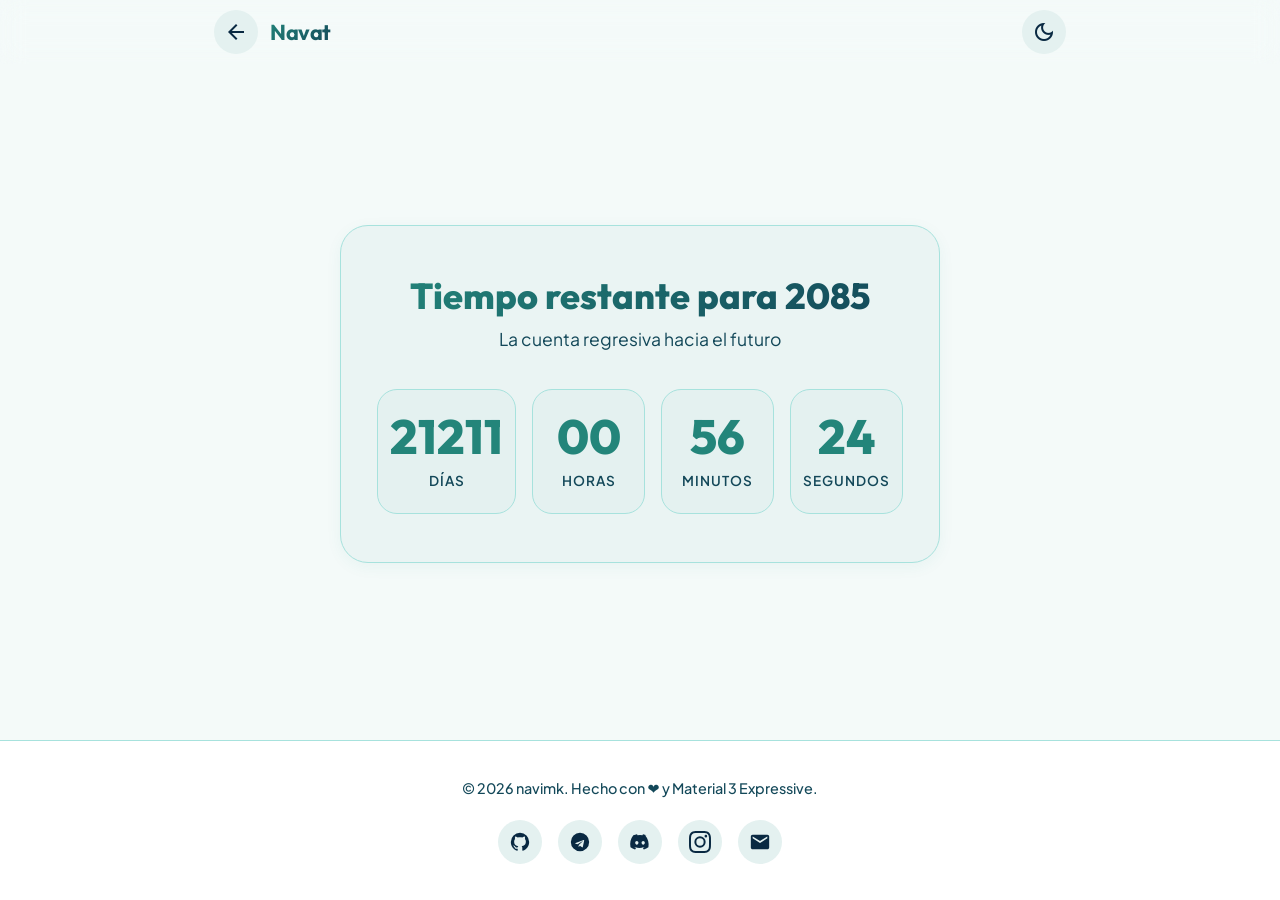
==== 2085.html @ ec6e05a2 "more design changes ahora 2085.html tiene el mismo diseño que el index.html" ====
<!DOCTYPE html>
<html lang="es">

<head>
    <meta charset="UTF-8">
    <meta name="viewport" content="width=device-width, initial-scale=1.0">
    <title>Cuenta Regresiva a 2085</title>
    <!-- Google Fonts and Material Symbols -->
    <link rel="stylesheet"
        href="https://fonts.googleapis.com/css2?family=Material+Symbols+Outlined:opsz,wght,FILL,GRAD@20..48,100..700,0..1,-50..200" />
    <link rel="stylesheet" href="style.css">
    <script>
        // Aplicar tema inmediatamente para evitar parpadeo blanco/oscuro en la carga
        const savedTheme = localStorage.getItem('theme');
        const systemPrefersDark = window.matchMedia('(prefers-color-scheme: dark)').matches;
        const initialTheme = savedTheme || (systemPrefersDark ? 'dark' : 'light');
        document.documentElement.setAttribute('data-theme', initialTheme);
    </script>
</head>

<body>
    <!-- Top App Bar -->
    <header class="top-app-bar">
        <div class="top-app-bar__container">
            <div style="display: flex; align-items: center; gap: 12px;">
                <a href="index.html" class="icon-button" aria-label="Volver al inicio" style="text-decoration: none;">
                    <span class="material-symbols-outlined">arrow_back</span>
                </a>
                <span class="top-app-bar__title">Navat</span>
            </div>
            <button id="theme-toggle" class="icon-button" aria-label="Cambiar tema">
                <span class="material-symbols-outlined">dark_mode</span>
            </button>
        </div>
    </header>

    <!-- Main Content -->
    <main class="main-content">
        <section class="countdown-section">
            <div class="countdown-card">
                <h1 class="countdown-title">Tiempo restante para 2085</h1>
                <p class="countdown-subtitle">La cuenta regresiva hacia el futuro</p>
                
                <div id="contador" class="countdown-grid">
                    <div class="bloque-tiempo">
                        <span id="dias" class="numero">00</span>
                        <span class="etiqueta">Días</span>
                    </div>
                    <div class="bloque-tiempo">
                        <span id="horas" class="numero">00</span>
                        <span class="etiqueta">Horas</span>
                    </div>
                    <div class="bloque-tiempo">
                        <span id="minutos" class="numero">00</span>
                        <span class="etiqueta">Minutos</span>
                    </div>
                    <div class="bloque-tiempo">
                        <span id="segundos" class="numero">00</span>
                        <span class="etiqueta">Segundos</span>
                    </div>
                </div>

                <h2 id="mensaje-final" style="display:none;" class="final-message">¡El futuro ha llegado!</h2>
            </div>
        </section>
    </main>

    <!-- Footer -->
    <footer class="footer">
        <p>© 2026 navimk. Hecho con ❤️ y Material 3 Expressive.</p>
        <div class="social-links">
            <!-- GitHub -->
            <a href="https://github.com/navimk/" target="_blank" class="icon-button" aria-label="GitHub">
                <svg viewBox="0 0 24 24">
                    <path
                        d="M12 2A10 10 0 0 0 2 12c0 4.42 2.87 8.17 6.84 9.5.5.08.66-.23.66-.5v-1.69c-2.77.6-3.36-1.34-3.36-1.34-.46-1.16-1.11-1.47-1.11-1.47-.9-.62.07-.6.07-.6 1 .07 1.53 1.03 1.53 1.03.9 1.52 2.34 1.07 2.91.83.09-.65.35-1.09.63-1.34-2.22-.25-4.55-1.11-4.55-4.92 0-1.11.38-2 1.03-2.71-.1-.25-.45-1.29.1-2.64 0 0 .84-.27 2.75 1.02.79-.22 1.65-.33 2.5-.33.85 0 1.71.11 2.5.33 1.91-1.29 2.75-1.02 2.75-1.02.55 1.35.2 2.39.1 2.64.65.71 1.03 1.6 1.03 2.71 0 3.82-2.34 4.66-4.57 4.91.36.31.69.92.69 1.85V21c0 .27.16.59.67.5C19.14 20.16 22 16.42 22 12A10 10 0 0 0 12 2z" />
                </svg>
            </a>
            <!-- Telegram -->
            <a href="https://t.me/navatrandom" target="_blank" class="icon-button" aria-label="Telegram">
                <svg viewBox="0 0 24 24">
                    <path
                        d="M12 2A10 10 0 0 0 2 12a10 10 0 0 0 10 10 10 10 0 0 0 10-10A10 10 0 0 0 12 2zm4.56 8.37l-1.51 7.1c-.11.49-.4.61-.82.38l-2.3-1.7-1.11 1.07c-.12.12-.22.22-.34.22l.16-2.3 4.2-3.8c.18-.16-.04-.25-.28-.09l-5.19 3.27-2.23-.7c-.49-.15-.5-.49.1-.72l8.71-3.36c.4-.15.75.09.57.83z" />
                </svg>
            </a>
            <!-- Discord -->
            <a href="https://discord.gg/cYETUsV2wN" target="_blank" class="icon-button" aria-label="Discord">
                <svg viewBox="0 0 24 24">
                    <path
                        d="M19.27 4.73a16.14 16.14 0 0 0-3.97-1.23.08.08 0 0 0-.08.04c-.17.3-.37.72-.51 1.05a14.9 14.9 0 0 0-5.42 0 9.7 9.7 0 0 0-.52-1.05.08.08 0 0 0-.08-.04 16.1 16.1 0 0 0-3.97 1.23.06.06 0 0 0-.03.03A16.17 16.17 0 0 0 1.63 17.7a.07.07 0 0 0 .04.05 16.25 16.25 0 0 0 4.9 2.48.08.08 0 0 0 .08-.03c.39-.53.74-1.09 1.04-1.68a.07.07 0 0 0-.04-.1 10.43 10.43 0 0 1-1.54-.73.08.08 0 0 1-.01-.13c.1-.07.2-.15.3-.22a.08.08 0 0 1 .08-.01c3.21 1.47 6.7 1.47 9.86 0a.08.08 0 0 1 .08.01c.1.07.2.15.3.22a.08.08 0 0 1-.01.13 10.1 10.1 0 0 1-1.54.73.08.08 0 0 0-.04.1c.3.59.65 1.15 1.04 1.68a.08.08 0 0 0 .08.03 16.29 16.29 0 0 0 4.9-2.48.07.07 0 0 0 .04-.05a16.19 16.19 0 0 0-3.64-12.94.06.06 0 0 0-.03-.03zM8.52 14.88c-.97 0-1.77-.89-1.77-1.98s.78-1.98 1.77-1.98c.99 0 1.78.89 1.77 1.98.01 1.09-.78 1.98-1.77 1.98zm6.96 0c-.97 0-1.77-.89-1.77-1.98s.78-1.98 1.77-1.98c.99 0 1.78.89 1.77 1.98.01 1.09-.78 1.98-1.77 1.98z" />
                </svg>
            </a>
            <!-- Instagram -->
            <a href="https://www.instagram.com/navi.mk_/" target="_blank" class="icon-button" aria-label="Instagram">
                <svg viewBox="0 0 24 24">
                    <path
                        d="M12 2.163c3.204 0 3.584.012 4.85.07 3.252.148 4.771 1.691 4.919 4.919.058 1.265.069 1.645.069 4.849 0 3.205-.012 3.584-.069 4.849-.149 3.225-1.664 4.771-4.919 4.919-1.266.058-1.644.07-4.85.07-3.204 0-3.584-.012-4.849-.07-3.26-.149-4.771-1.699-4.919-4.92-.058-1.265-.07-1.644-.07-4.849 0-3.204.013-3.583.07-4.849.149-3.227 1.664-4.771 4.919-4.919 1.266-.057 1.645-.069 4.849-.069zM12 0C8.741 0 8.333.014 7.053.072 2.695.272.273 2.69.073 7.051.014 8.333 0 8.741 0 12c0 3.259.014 3.668.072 4.948.2 4.358 2.618 6.78 6.98 6.98 1.281.058 1.689.072 4.948.072 3.259 0 3.668-.014 4.948-.072 4.354-.2 6.782-2.618 6.979-6.98.059-1.28.073-1.689.073-4.948 0-3.259-.014-3.667-.072-4.947-.196-4.354-2.617-6.78-6.979-6.98C15.668.014 15.259 0 12 0zm0 5.838a6.162 6.162 0 1 0 0 12.324 6.162 6.162 0 0 0 0-12.324zM12 16a4 4 0 1 1 0-8 4 4 0 0 1 0 8zm6.406-11.845a1.44 1.44 0 1 0 0 2.881 1.44 1.44 0 0 0 0-2.881z" />
                </svg>
            </a>
            <!-- Email -->
            <a href="mailto:navimk99@gmail.com" class="icon-button" aria-label="Email">
                <svg viewBox="0 0 24 24">
                    <path
                        d="M20 4H4c-1.1 0-1.99.9-1.99 2L2 18c0 1.1.9 2 2 2h16c1.1 0 2-.9 2-2V6c0-1.1-.9-2-2-2zm0 4l-8 5-8-5V6l8 5 8-5v2z" />
                </svg>
            </a>
        </div>
    </footer>

    <!-- JAVASCRIPT: La lógica del temporizador -->
    <script>
        // 1. Define la fecha objetivo (Formato: Mes Día, Año Hora:Minuto:Segundo)
        const fechaObjetivo = new Date("Jan 1, 2085 00:00:00").getTime();

        // 2. Actualiza la cuenta cada 1 segundo (1000 milisegundos)
        const intervalo = setInterval(function() {

            // Obtener la fecha y hora de hoy
            const ahora = new Date().getTime();

            // Encontrar la distancia entre ahora y la fecha objetivo
            const distancia = fechaObjetivo - ahora;

            // Cálculos de tiempo para días, horas, minutos y segundos
            const dias = Math.floor(distancia / (1000 * 60 * 60 * 24));
            const horas = Math.floor((distancia % (1000 * 60 * 60 * 24)) / (1000 * 60 * 60));
            const minutos = Math.floor((distancia % (1000 * 60 * 60)) / (1000 * 60));
            const segundos = Math.floor((distancia % (1000 * 60)) / 1000);

            // Mostrar el resultado en los elementos HTML correspondientes
            document.getElementById("dias").innerText = dias;
            document.getElementById("horas").innerText = horas < 10 ? "0" + horas : horas;
            document.getElementById("minutos").innerText = minutos < 10 ? "0" + minutos : minutos;
            document.getElementById("segundos").innerText = segundos < 10 ? "0" + segundos : segundos;

            // Si la cuenta regresiva termina
            if (distancia < 0) {
                clearInterval(intervalo);
                document.getElementById("contador").style.display = "none";
                document.getElementById("mensaje-final").style.display = "block";
            }
        }, 1000);
    </script>
    <!-- JS Script del tema y modales -->
    <script src="script.js"></script>
</body>

</html>
---- style.css ----
@import url('https://fonts.googleapis.com/css2?family=Outfit:wght@300;400;500;600;700;800&family=Plus+Jakarta+Sans:ital,wght@0,300;0,400;0,500;0,600;0,700;1,400&display=swap');

:root {
    /* Fonts */
    --font-display: 'Outfit', system-ui, -apple-system, sans-serif;
    --font-body: 'Plus Jakarta Sans', system-ui, -apple-system, sans-serif;

    /* Light Theme (Material 3 Expressive) */
    --md-sys-color-primary: #23857a;
    --md-sys-color-on-primary: #FFFFFF;
    --md-sys-color-primary-container: #a7e2dd;
    --md-sys-color-on-primary-container: #092942;
    
    --md-sys-color-secondary: #134859;
    --md-sys-color-on-secondary: #FFFFFF;
    --md-sys-color-secondary-container: #e2f2f1;
    --md-sys-color-on-secondary-container: #134859;

    --md-sys-color-tertiary: #27b095;
    --md-sys-color-on-tertiary: #FFFFFF;
    --md-sys-color-tertiary-container: #63fabe;
    --md-sys-color-on-tertiary-container: #092942;

    --md-sys-color-background: #f4faf9;
    --md-sys-color-on-background: #092942;
    
    --md-sys-color-surface: #f7fcfb;
    --md-sys-color-on-surface: #092942;
    --md-sys-color-surface-variant: #dbeceb;
    --md-sys-color-on-surface-variant: #134859;
    --md-sys-color-outline: #23857a;
    --md-sys-color-outline-variant: #a7e2dd;

    --md-sys-color-surface-container-lowest: #FFFFFF;
    --md-sys-color-surface-container-low: #f0f8f7;
    --md-sys-color-surface-container: #eaf4f3;
    --md-sys-color-surface-container-high: #e4f1f0;
    --md-sys-color-surface-container-highest: #d8eceb;

    --accent-glow: rgba(35, 133, 122, 0.12);
    --card-shadow: 0 4px 16px rgba(35, 133, 122, 0.06);
    --card-shadow-hover: 0 16px 32px rgba(35, 133, 122, 0.15);
    
    /* Animation Transitions */
    --transition-fast: 0.2s cubic-bezier(0.2, 0, 0, 1);
    --transition-medium: 0.35s cubic-bezier(0.2, 0, 0, 1);
    --transition-slow: 0.55s cubic-bezier(0.2, 0, 0, 1);
}

[data-theme="dark"] {
    /* Dark Theme (Material 3 Expressive) */
    --md-sys-color-primary: #25e58b;
    --md-sys-color-on-primary: #092942;
    --md-sys-color-primary-container: #12575a;
    --md-sys-color-on-primary-container: #63fabe;
    
    --md-sys-color-secondary: #3eddb4;
    --md-sys-color-on-secondary: #092942;
    --md-sys-color-secondary-container: #134859;
    --md-sys-color-on-secondary-container: #a7e2dd;

    --md-sys-color-tertiary: #63fabe;
    --md-sys-color-on-tertiary: #092942;
    --md-sys-color-tertiary-container: #23857a;
    --md-sys-color-on-tertiary-container: #a7e2dd;

    --md-sys-color-background: #092942;
    --md-sys-color-on-background: #eaf4f3;
    
    --md-sys-color-surface: #0d324f;
    --md-sys-color-on-surface: #eaf4f3;
    --md-sys-color-surface-variant: #134859;
    --md-sys-color-on-surface-variant: #a7e2dd;
    --md-sys-color-outline: #27b095;
    --md-sys-color-outline-variant: #134859;

    --md-sys-color-surface-container-lowest: #061d30;
    --md-sys-color-surface-container-low: #082339;
    --md-sys-color-surface-container: #0a2c47;
    --md-sys-color-surface-container-high: #0d3452;
    --md-sys-color-surface-container-highest: #113f63;

    --accent-glow: rgba(37, 229, 139, 0.15);
    --card-shadow: 0 4px 20px rgba(0, 0, 0, 0.4);
    --card-shadow-hover: 0 16px 36px rgba(37, 229, 139, 0.25);
}

/* Reset and Base Styles */
*, *::before, *::after {
    box-sizing: border-box;
    margin: 0;
    padding: 0;
}

body {
    background-color: var(--md-sys-color-background);
    color: var(--md-sys-color-on-background);
    font-family: var(--font-body);
    font-size: 1rem;
    line-height: 1.6;
    min-height: 100vh;
    display: flex;
    flex-direction: column;
    overflow-x: hidden;
    transition: background-color var(--transition-medium), color var(--transition-medium);
}

h1, h2, h3, h4 {
    font-family: var(--font-display);
    font-weight: 700;
    color: var(--md-sys-color-on-background);
    line-height: 1.2;
}

/* Header / Top App Bar */
.top-app-bar {
    position: sticky;
    top: 0;
    z-index: 100;
    background-color: rgba(var(--md-sys-color-background), 0.8);
    backdrop-filter: blur(12px);
    -webkit-backdrop-filter: blur(12px);
    transition: background-color var(--transition-medium);
}

.top-app-bar__container {
    max-width: 900px;
    height: 64px;
    margin: 0 auto;
    padding: 0 24px;
    display: flex;
    justify-content: space-between;
    align-items: center;
}

.top-app-bar__title {
    font-family: var(--font-display);
    font-size: 1.35rem;
    font-weight: 700;
    letter-spacing: -0.5px;
    background: linear-gradient(135deg, var(--md-sys-color-primary), var(--md-sys-color-secondary));
    -webkit-background-clip: text;
    -webkit-text-fill-color: transparent;
}

/* Icon Button */
.icon-button {
    width: 44px;
    height: 44px;
    border-radius: 50%;
    border: none;
    background-color: var(--md-sys-color-surface-container-high);
    color: var(--md-sys-color-on-surface);
    display: flex;
    justify-content: center;
    align-items: center;
    cursor: pointer;
    transition: background-color var(--transition-fast), color var(--transition-fast), transform var(--transition-fast);
}

.icon-button:hover {
    background-color: var(--md-sys-color-primary-container);
    color: var(--md-sys-color-on-primary-container);
    transform: scale(1.08);
}

.icon-button:active {
    transform: scale(0.95);
}

.icon-button svg {
    width: 22px;
    height: 22px;
    fill: currentColor;
    display: block;
    transition: transform var(--transition-fast);
}

.icon-button:hover svg {
    transform: scale(1.05);
}


/* Main Content */
.main-content {
    max-width: 900px;
    width: 100%;
    margin: 0 auto;
    padding: 48px 24px 64px 24px;
    display: flex;
    flex-direction: column;
    gap: 48px;
    flex-grow: 1;
}

/* Hero Section */
.hero-section {
    display: flex;
    gap: 40px;
    align-items: center;
    margin-top: 16px;
}

@media (max-width: 768px) {
    .hero-section {
        flex-direction: column;
        text-align: center;
        gap: 28px;
    }
}

.profile-avatar-container {
    position: relative;
    display: flex;
    justify-content: center;
    align-items: center;
}

/* Organic animated shape typical of M3 Expressive */
.profile-blob {
    width: 160px;
    height: 160px;
    background: var(--md-sys-color-primary-container) url('assets/pfp1.jpg') center/cover no-repeat;
    display: flex;
    justify-content: center;
    align-items: center;
    border-radius: 60% 40% 30% 70% / 60% 30% 70% 40%;
    animation: blob-morph 8s ease-in-out infinite;
    box-shadow: 0 8px 32px var(--accent-glow);
    position: relative;
    transition: background-image var(--transition-medium), background-color var(--transition-medium), transform var(--transition-fast), box-shadow var(--transition-fast);
    cursor: pointer;
    outline: none;
}

.profile-blob:hover {
    transform: scale(1.04);
    box-shadow: 0 12px 36px var(--accent-glow);
}

.profile-blob:focus-visible {
    outline: 3px solid var(--md-sys-color-primary);
    outline-offset: 4px;
}

.profile-blob:active {
    transform: scale(0.98);
}

[data-theme="dark"] .profile-blob {
    background-image: url('assets/pfp2.jpg');
}

@keyframes blob-morph {
    0% {
        border-radius: 60% 40% 30% 70% / 60% 30% 70% 40%;
    }
    50% {
        border-radius: 40% 60% 70% 30% / 50% 60% 40% 70%;
    }
    100% {
        border-radius: 60% 40% 30% 70% / 60% 30% 70% 40%;
    }
}

.hero-info {
    display: flex;
    flex-direction: column;
    gap: 12px;
}

.display-name {
    font-size: 3rem;
    font-weight: 800;
    letter-spacing: -1px;
}

@media (max-width: 480px) {
    .display-name {
        font-size: 2.25rem;
    }
}

.headline-text {
    font-size: 1.25rem;
    font-weight: 500;
    color: var(--md-sys-color-on-surface-variant);
    max-width: 500px;
}

.info-badges {
    display: flex;
    gap: 12px;
    flex-wrap: wrap;
    margin-top: 8px;
}

@media (max-width: 768px) {
    .info-badges {
        justify-content: center;
    }
}

.info-badge {
    display: inline-flex;
    align-items: center;
    gap: 8px;
    padding: 6px 16px;
    background-color: var(--md-sys-color-surface-container-low);
    border: 1px solid var(--md-sys-color-outline-variant);
    border-radius: 100px;
    font-size: 0.85rem;
    font-weight: 600;
    color: var(--md-sys-color-on-surface-variant);
}

.info-badge .material-symbols-outlined {
    font-size: 1.15rem;
    color: var(--md-sys-color-primary);
}

/* About Card */
.about-card {
    background-color: var(--md-sys-color-surface-container);
    border-radius: 28px;
    padding: 36px;
    box-shadow: var(--card-shadow);
    border: 1px solid rgba(110, 68, 255, 0.05);
    transition: transform var(--transition-medium), box-shadow var(--transition-medium), background-color var(--transition-medium);
}

.about-card:hover {
    transform: translateY(-4px);
    box-shadow: var(--card-shadow-hover);
}

.section-title {
    font-size: 1.85rem;
    font-weight: 700;
    margin-bottom: 20px;
    position: relative;
    display: inline-block;
}

.section-title::after {
    content: '';
    position: absolute;
    bottom: -6px;
    left: 0;
    width: 44px;
    height: 4px;
    background-color: var(--md-sys-color-secondary);
    border-radius: 2px;
}

.about-text {
    font-size: 1.05rem;
    color: var(--md-sys-color-on-surface-variant);
    margin-bottom: 28px;
    line-height: 1.7;
}

.skills-container {
    display: flex;
    flex-wrap: wrap;
    gap: 12px;
}

.chip {
    display: inline-flex;
    align-items: center;
    gap: 8px;
    padding: 8px 18px;
    background-color: var(--md-sys-color-surface-container-low);
    border: 1px solid var(--md-sys-color-outline-variant);
    border-radius: 12px; /* M3 chip style */
    font-size: 0.9rem;
    font-weight: 600;
    color: var(--md-sys-color-on-surface);
    transition: background-color var(--transition-fast), border-color var(--transition-fast), transform var(--transition-fast);
    cursor: default;
}

.chip:hover {
    background-color: var(--md-sys-color-primary-container);
    border-color: var(--md-sys-color-primary);
    color: var(--md-sys-color-on-primary-container);
    transform: translateY(-2px);
}

.chip-icon {
    font-size: 1.25rem;
    color: var(--md-sys-color-primary);
    transition: color var(--transition-fast);
}

.chip:hover .chip-icon {
    color: var(--md-sys-color-on-primary-container);
}

/* Projects Section */
.projects-section {
    display: flex;
    flex-direction: column;
    gap: 24px;
}

.projects-grid {
    display: grid;
    grid-template-columns: repeat(auto-fit, minmax(260px, 1fr));
    gap: 24px;
}

.project-card {
    background-color: var(--md-sys-color-surface-container-lowest);
    border: 1px solid var(--md-sys-color-outline-variant);
    border-radius: 28px; /* M3 Extra Large shape */
    padding: 28px;
    display: flex;
    flex-direction: column;
    gap: 16px;
    transition: transform var(--transition-medium), box-shadow var(--transition-medium), border-color var(--transition-medium), background-color var(--transition-medium);
}

.project-card:hover {
    transform: translateY(-6px) scale(1.02);
    box-shadow: var(--card-shadow-hover);
    border-color: var(--md-sys-color-primary);
}

.project-card-header {
    display: flex;
    align-items: center;
    gap: 16px;
}

.project-icon-box {
    width: 48px;
    height: 48px;
    background-color: var(--md-sys-color-tertiary-container);
    color: var(--md-sys-color-on-tertiary-container);
    display: flex;
    justify-content: center;
    align-items: center;
    border-radius: 16px;
    transition: transform var(--transition-medium);
}

.project-card:hover .project-icon-box {
    transform: scale(1.1) rotate(6deg);
}

.project-card-header h3 {
    font-size: 1.3rem;
    font-weight: 600;
}

.project-desc {
    font-size: 0.95rem;
    color: var(--md-sys-color-on-surface-variant);
    flex-grow: 1;
    line-height: 1.6;
}

.project-card-footer {
    display: flex;
    justify-content: flex-end;
    margin-top: 8px;
}

.btn-text {
    display: inline-flex;
    align-items: center;
    gap: 6px;
    color: var(--md-sys-color-primary);
    font-weight: 700;
    text-decoration: none;
    font-size: 0.95rem;
    transition: color var(--transition-fast);
}

.btn-text .material-symbols-outlined {
    font-size: 1.2rem;
    transition: transform var(--transition-fast);
}

.btn-text:hover {
    color: var(--md-sys-color-secondary);
}

.btn-text:hover .material-symbols-outlined {
    transform: translateX(4px);
}

/* Footer */
.footer {
    border-top: 1px solid var(--md-sys-color-outline-variant);
    padding: 36px 24px;
    display: flex;
    flex-direction: column;
    align-items: center;
    gap: 20px;
    margin-top: auto;
    background-color: var(--md-sys-color-surface-container-lowest);
    transition: background-color var(--transition-medium), border-color var(--transition-medium);
}

.footer p {
    font-size: 0.9rem;
    color: var(--md-sys-color-on-surface-variant);
    font-weight: 500;
}

.social-links {
    display: flex;
    gap: 16px;
}

/* Button Primary (Material 3 style) */
.btn-primary {
    display: inline-flex;
    align-items: center;
    justify-content: center;
    gap: 8px;
    padding: 10px 24px;
    background-color: var(--md-sys-color-primary);
    color: var(--md-sys-color-on-primary);
    border: none;
    border-radius: 100px; /* Fully rounded pill shape for M3 buttons */
    font-family: var(--font-body);
    font-size: 0.95rem;
    font-weight: 600;
    text-decoration: none;
    cursor: pointer;
    box-shadow: 0 2px 4px rgba(0,0,0,0.1);
    transition: background-color var(--transition-fast), box-shadow var(--transition-fast), transform var(--transition-fast);
}

.btn-primary:hover {
    background-color: var(--md-sys-color-secondary);
    box-shadow: 0 4px 8px rgba(0,0,0,0.15);
    transform: translateY(-1px);
}

.btn-primary:active {
    transform: translateY(1px);
}

/* Modal / Floating Window */
.modal-overlay {
    position: fixed;
    top: 0;
    left: 0;
    width: 100%;
    height: 100%;
    background-color: rgba(9, 41, 66, 0.5); /* Semi-transparent backdrop */
    backdrop-filter: blur(8px);
    -webkit-backdrop-filter: blur(8px);
    display: flex;
    justify-content: center;
    align-items: center;
    z-index: 1000;
    opacity: 0;
    pointer-events: none;
    transition: opacity var(--transition-medium);
}

.modal-overlay.is-open {
    opacity: 1;
    pointer-events: auto;
}

.modal-container {
    background-color: var(--md-sys-color-surface-container);
    border: 1px solid var(--md-sys-color-outline-variant);
    border-radius: 28px; /* M3 extra-large rounded corners */
    width: 90%;
    max-width: 500px;
    max-height: 90vh;
    box-shadow: var(--card-shadow-hover);
    display: flex;
    flex-direction: column;
    overflow: hidden;
    transform: scale(0.9);
    transition: transform var(--transition-medium);
}

.modal-overlay.is-open .modal-container {
    transform: scale(1);
}

.modal-header {
    padding: 20px 24px;
    display: flex;
    justify-content: space-between;
    align-items: center;
    border-bottom: 1px solid var(--md-sys-color-outline-variant);
}

.modal-title-text {
    font-size: 1.5rem;
    font-weight: 700;
}

.modal-body {
    padding: 24px;
    overflow-y: auto;
    display: flex;
    flex-direction: column;
    gap: 16px;
}

.modal-image {
    width: 100%;
    border-radius: 16px;
    aspect-ratio: 16 / 9;
    object-fit: cover;
    border: 1px solid var(--md-sys-color-outline-variant);
}

.modal-desc {
    font-size: 0.95rem;
    color: var(--md-sys-color-on-surface-variant);
    line-height: 1.6;
}

.modal-footer {
    padding: 20px 24px;
    display: flex;
    justify-content: flex-end;
    border-top: 1px solid var(--md-sys-color-outline-variant);
    background-color: var(--md-sys-color-surface-container-low);
}

/* ==========================================================================
   Countdown Styles (2085.html)
   ========================================================================== */

.countdown-section {
    display: flex;
    justify-content: center;
    align-items: center;
    margin: auto 0;
    min-height: 50vh;
}

.countdown-card {
    background-color: var(--md-sys-color-surface-container);
    border-radius: 28px;
    padding: 48px 36px;
    box-shadow: var(--card-shadow);
    border: 1px solid var(--md-sys-color-outline-variant);
    transition: transform var(--transition-medium), box-shadow var(--transition-medium), background-color var(--transition-medium);
    text-align: center;
    width: 100%;
    max-width: 600px;
    margin: 0 auto;
}

.countdown-card:hover {
    transform: translateY(-4px);
    box-shadow: var(--card-shadow-hover);
}

.countdown-title {
    font-size: 2.25rem;
    font-weight: 800;
    margin-bottom: 8px;
    background: linear-gradient(135deg, var(--md-sys-color-primary), var(--md-sys-color-secondary));
    -webkit-background-clip: text;
    -webkit-text-fill-color: transparent;
}

.countdown-subtitle {
    font-size: 1.1rem;
    color: var(--md-sys-color-on-surface-variant);
    margin-bottom: 36px;
}

.countdown-grid {
    display: grid;
    grid-template-columns: repeat(4, 1fr);
    gap: 16px;
}

@media (max-width: 550px) {
    .countdown-grid {
        grid-template-columns: repeat(2, 1fr);
        gap: 12px;
    }
}

.bloque-tiempo {
    background-color: var(--md-sys-color-surface-container-high);
    border: 1px solid var(--md-sys-color-outline-variant);
    padding: 20px 12px;
    border-radius: 20px;
    text-align: center;
    transition: transform var(--transition-fast), background-color var(--transition-fast);
}

.bloque-tiempo:hover {
    background-color: var(--md-sys-color-primary-container);
    transform: scale(1.05);
}

.numero {
    display: block;
    font-family: var(--font-display);
    font-size: 3rem;
    font-weight: 800;
    color: var(--md-sys-color-primary);
    line-height: 1.1;
    margin-bottom: 4px;
    transition: color var(--transition-fast);
}

.bloque-tiempo:hover .numero {
    color: var(--md-sys-color-on-primary-container);
}

.etiqueta {
    font-family: var(--font-body);
    font-size: 0.85rem;
    font-weight: 600;
    text-transform: uppercase;
    letter-spacing: 1px;
    color: var(--md-sys-color-on-surface-variant);
    transition: color var(--transition-fast);
}

.bloque-tiempo:hover .etiqueta {
    color: var(--md-sys-color-on-primary-container);
}

.final-message {
    font-size: 1.75rem;
    color: var(--md-sys-color-tertiary);
    font-weight: 700;
    margin-top: 24px;
}
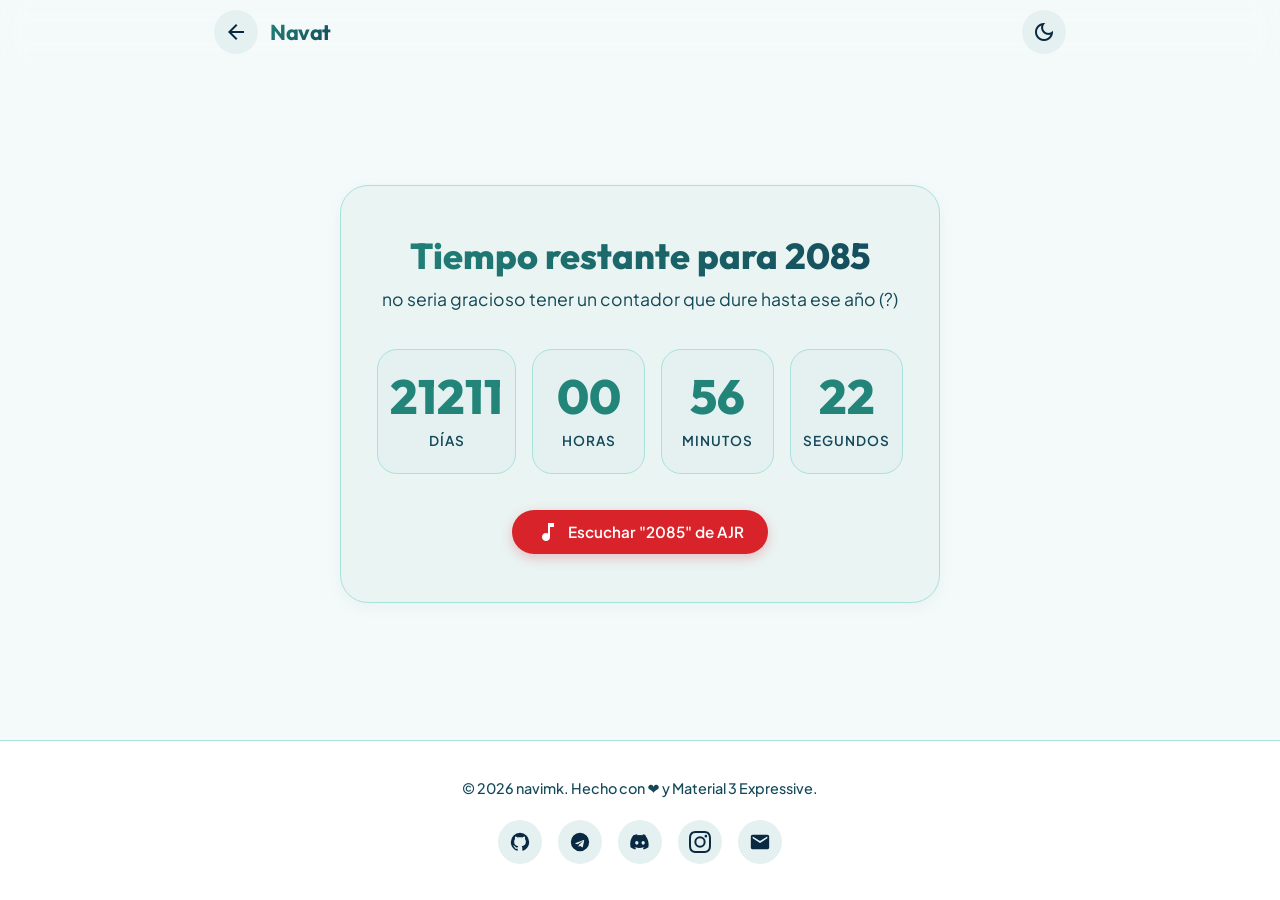
==== commit 82882823: "Update 8/6" ====
--- a/2085.html
+++ b/2085.html
@@ -4,6 +4,7 @@
 <head>
     <meta charset="UTF-8">
     <meta name="viewport" content="width=device-width, initial-scale=1.0">
+    <link rel="icon" href="assets/icon.webp">
     <title>Cuenta Regresiva a 2085</title>
     <!-- Google Fonts and Material Symbols -->
     <link rel="stylesheet"
@@ -39,8 +40,8 @@
         <section class="countdown-section">
             <div class="countdown-card">
                 <h1 class="countdown-title">Tiempo restante para 2085</h1>
-                <p class="countdown-subtitle">La cuenta regresiva hacia el futuro</p>
-                
+                <p class="countdown-subtitle">no seria gracioso tener un contador que dure hasta ese año (?)</p>
+
                 <div id="contador" class="countdown-grid">
                     <div class="bloque-tiempo">
                         <span id="dias" class="numero">00</span>
@@ -61,6 +62,13 @@
                 </div>
 
                 <h2 id="mensaje-final" style="display:none;" class="final-message">¡El futuro ha llegado!</h2>
+
+                <div style="margin-top: 36px; display: flex; justify-content: center;">
+                    <a href="https://www.youtube.com/watch?v=4t3IgrvlKMI" target="_blank" class="btn-primary" style="background-color: #d8232a; color: #ffffff; gap: 8px; box-shadow: 0 4px 12px rgba(216, 35, 42, 0.25);">
+                        <span class="material-symbols-outlined">music_note</span>
+                        <span>Escuchar "2085" de AJR</span>
+                    </a>
+                </div>
             </div>
         </section>
     </main>
@@ -113,7 +121,7 @@
         const fechaObjetivo = new Date("Jan 1, 2085 00:00:00").getTime();
 
         // 2. Actualiza la cuenta cada 1 segundo (1000 milisegundos)
-        const intervalo = setInterval(function() {
+        const intervalo = setInterval(function () {
 
             // Obtener la fecha y hora de hoy
             const ahora = new Date().getTime();
--- a/style.css
+++ b/style.css
@@ -1,743 +1,842 @@
-@import url('https://fonts.googleapis.com/css2?family=Outfit:wght@300;400;500;600;700;800&family=Plus+Jakarta+Sans:ital,wght@0,300;0,400;0,500;0,600;0,700;1,400&display=swap');
-
-:root {
-    /* Fonts */
-    --font-display: 'Outfit', system-ui, -apple-system, sans-serif;
-    --font-body: 'Plus Jakarta Sans', system-ui, -apple-system, sans-serif;
-
-    /* Light Theme (Material 3 Expressive) */
-    --md-sys-color-primary: #23857a;
-    --md-sys-color-on-primary: #FFFFFF;
-    --md-sys-color-primary-container: #a7e2dd;
-    --md-sys-color-on-primary-container: #092942;
-    
-    --md-sys-color-secondary: #134859;
-    --md-sys-color-on-secondary: #FFFFFF;
-    --md-sys-color-secondary-container: #e2f2f1;
-    --md-sys-color-on-secondary-container: #134859;
-
-    --md-sys-color-tertiary: #27b095;
-    --md-sys-color-on-tertiary: #FFFFFF;
-    --md-sys-color-tertiary-container: #63fabe;
-    --md-sys-color-on-tertiary-container: #092942;
-
-    --md-sys-color-background: #f4faf9;
-    --md-sys-color-on-background: #092942;
-    
-    --md-sys-color-surface: #f7fcfb;
-    --md-sys-color-on-surface: #092942;
-    --md-sys-color-surface-variant: #dbeceb;
-    --md-sys-color-on-surface-variant: #134859;
-    --md-sys-color-outline: #23857a;
-    --md-sys-color-outline-variant: #a7e2dd;
-
-    --md-sys-color-surface-container-lowest: #FFFFFF;
-    --md-sys-color-surface-container-low: #f0f8f7;
-    --md-sys-color-surface-container: #eaf4f3;
-    --md-sys-color-surface-container-high: #e4f1f0;
-    --md-sys-color-surface-container-highest: #d8eceb;
-
-    --accent-glow: rgba(35, 133, 122, 0.12);
-    --card-shadow: 0 4px 16px rgba(35, 133, 122, 0.06);
-    --card-shadow-hover: 0 16px 32px rgba(35, 133, 122, 0.15);
-    
-    /* Animation Transitions */
-    --transition-fast: 0.2s cubic-bezier(0.2, 0, 0, 1);
-    --transition-medium: 0.35s cubic-bezier(0.2, 0, 0, 1);
-    --transition-slow: 0.55s cubic-bezier(0.2, 0, 0, 1);
-}
-
-[data-theme="dark"] {
-    /* Dark Theme (Material 3 Expressive) */
-    --md-sys-color-primary: #25e58b;
-    --md-sys-color-on-primary: #092942;
-    --md-sys-color-primary-container: #12575a;
-    --md-sys-color-on-primary-container: #63fabe;
-    
-    --md-sys-color-secondary: #3eddb4;
-    --md-sys-color-on-secondary: #092942;
-    --md-sys-color-secondary-container: #134859;
-    --md-sys-color-on-secondary-container: #a7e2dd;
-
-    --md-sys-color-tertiary: #63fabe;
-    --md-sys-color-on-tertiary: #092942;
-    --md-sys-color-tertiary-container: #23857a;
-    --md-sys-color-on-tertiary-container: #a7e2dd;
-
-    --md-sys-color-background: #092942;
-    --md-sys-color-on-background: #eaf4f3;
-    
-    --md-sys-color-surface: #0d324f;
-    --md-sys-color-on-surface: #eaf4f3;
-    --md-sys-color-surface-variant: #134859;
-    --md-sys-color-on-surface-variant: #a7e2dd;
-    --md-sys-color-outline: #27b095;
-    --md-sys-color-outline-variant: #134859;
-
-    --md-sys-color-surface-container-lowest: #061d30;
-    --md-sys-color-surface-container-low: #082339;
-    --md-sys-color-surface-container: #0a2c47;
-    --md-sys-color-surface-container-high: #0d3452;
-    --md-sys-color-surface-container-highest: #113f63;
-
-    --accent-glow: rgba(37, 229, 139, 0.15);
-    --card-shadow: 0 4px 20px rgba(0, 0, 0, 0.4);
-    --card-shadow-hover: 0 16px 36px rgba(37, 229, 139, 0.25);
-}
-
-/* Reset and Base Styles */
-*, *::before, *::after {
-    box-sizing: border-box;
-    margin: 0;
-    padding: 0;
-}
-
-body {
-    background-color: var(--md-sys-color-background);
-    color: var(--md-sys-color-on-background);
-    font-family: var(--font-body);
-    font-size: 1rem;
-    line-height: 1.6;
-    min-height: 100vh;
-    display: flex;
-    flex-direction: column;
-    overflow-x: hidden;
-    transition: background-color var(--transition-medium), color var(--transition-medium);
-}
-
-h1, h2, h3, h4 {
-    font-family: var(--font-display);
-    font-weight: 700;
-    color: var(--md-sys-color-on-background);
-    line-height: 1.2;
-}
-
-/* Header / Top App Bar */
-.top-app-bar {
-    position: sticky;
-    top: 0;
-    z-index: 100;
-    background-color: rgba(var(--md-sys-color-background), 0.8);
-    backdrop-filter: blur(12px);
-    -webkit-backdrop-filter: blur(12px);
-    transition: background-color var(--transition-medium);
-}
-
-.top-app-bar__container {
-    max-width: 900px;
-    height: 64px;
-    margin: 0 auto;
-    padding: 0 24px;
-    display: flex;
-    justify-content: space-between;
-    align-items: center;
-}
-
-.top-app-bar__title {
-    font-family: var(--font-display);
-    font-size: 1.35rem;
-    font-weight: 700;
-    letter-spacing: -0.5px;
-    background: linear-gradient(135deg, var(--md-sys-color-primary), var(--md-sys-color-secondary));
-    -webkit-background-clip: text;
-    -webkit-text-fill-color: transparent;
-}
-
-/* Icon Button */
-.icon-button {
-    width: 44px;
-    height: 44px;
-    border-radius: 50%;
-    border: none;
-    background-color: var(--md-sys-color-surface-container-high);
-    color: var(--md-sys-color-on-surface);
-    display: flex;
-    justify-content: center;
-    align-items: center;
-    cursor: pointer;
-    transition: background-color var(--transition-fast), color var(--transition-fast), transform var(--transition-fast);
-}
-
-.icon-button:hover {
-    background-color: var(--md-sys-color-primary-container);
-    color: var(--md-sys-color-on-primary-container);
-    transform: scale(1.08);
-}
-
-.icon-button:active {
-    transform: scale(0.95);
-}
-
-.icon-button svg {
-    width: 22px;
-    height: 22px;
-    fill: currentColor;
-    display: block;
-    transition: transform var(--transition-fast);
-}
-
-.icon-button:hover svg {
-    transform: scale(1.05);
-}
-
-
-/* Main Content */
-.main-content {
-    max-width: 900px;
-    width: 100%;
-    margin: 0 auto;
-    padding: 48px 24px 64px 24px;
-    display: flex;
-    flex-direction: column;
-    gap: 48px;
-    flex-grow: 1;
-}
-
-/* Hero Section */
-.hero-section {
-    display: flex;
-    gap: 40px;
-    align-items: center;
-    margin-top: 16px;
-}
-
-@media (max-width: 768px) {
-    .hero-section {
-        flex-direction: column;
-        text-align: center;
-        gap: 28px;
-    }
-}
-
-.profile-avatar-container {
-    position: relative;
-    display: flex;
-    justify-content: center;
-    align-items: center;
-}
-
-/* Organic animated shape typical of M3 Expressive */
-.profile-blob {
-    width: 160px;
-    height: 160px;
-    background: var(--md-sys-color-primary-container) url('assets/pfp1.jpg') center/cover no-repeat;
-    display: flex;
-    justify-content: center;
-    align-items: center;
-    border-radius: 60% 40% 30% 70% / 60% 30% 70% 40%;
-    animation: blob-morph 8s ease-in-out infinite;
-    box-shadow: 0 8px 32px var(--accent-glow);
-    position: relative;
-    transition: background-image var(--transition-medium), background-color var(--transition-medium), transform var(--transition-fast), box-shadow var(--transition-fast);
-    cursor: pointer;
-    outline: none;
-}
-
-.profile-blob:hover {
-    transform: scale(1.04);
-    box-shadow: 0 12px 36px var(--accent-glow);
-}
-
-.profile-blob:focus-visible {
-    outline: 3px solid var(--md-sys-color-primary);
-    outline-offset: 4px;
-}
-
-.profile-blob:active {
-    transform: scale(0.98);
-}
-
-[data-theme="dark"] .profile-blob {
-    background-image: url('assets/pfp2.jpg');
-}
-
-@keyframes blob-morph {
-    0% {
-        border-radius: 60% 40% 30% 70% / 60% 30% 70% 40%;
-    }
-    50% {
-        border-radius: 40% 60% 70% 30% / 50% 60% 40% 70%;
-    }
-    100% {
-        border-radius: 60% 40% 30% 70% / 60% 30% 70% 40%;
-    }
-}
-
-.hero-info {
-    display: flex;
-    flex-direction: column;
-    gap: 12px;
-}
-
-.display-name {
-    font-size: 3rem;
-    font-weight: 800;
-    letter-spacing: -1px;
-}
-
-@media (max-width: 480px) {
-    .display-name {
-        font-size: 2.25rem;
-    }
-}
-
-.headline-text {
-    font-size: 1.25rem;
-    font-weight: 500;
-    color: var(--md-sys-color-on-surface-variant);
-    max-width: 500px;
-}
-
-.info-badges {
-    display: flex;
-    gap: 12px;
-    flex-wrap: wrap;
-    margin-top: 8px;
-}
-
-@media (max-width: 768px) {
-    .info-badges {
-        justify-content: center;
-    }
-}
-
-.info-badge {
-    display: inline-flex;
-    align-items: center;
-    gap: 8px;
-    padding: 6px 16px;
-    background-color: var(--md-sys-color-surface-container-low);
-    border: 1px solid var(--md-sys-color-outline-variant);
-    border-radius: 100px;
-    font-size: 0.85rem;
-    font-weight: 600;
-    color: var(--md-sys-color-on-surface-variant);
-}
-
-.info-badge .material-symbols-outlined {
-    font-size: 1.15rem;
-    color: var(--md-sys-color-primary);
-}
-
-/* About Card */
-.about-card {
-    background-color: var(--md-sys-color-surface-container);
-    border-radius: 28px;
-    padding: 36px;
-    box-shadow: var(--card-shadow);
-    border: 1px solid rgba(110, 68, 255, 0.05);
-    transition: transform var(--transition-medium), box-shadow var(--transition-medium), background-color var(--transition-medium);
-}
-
-.about-card:hover {
-    transform: translateY(-4px);
-    box-shadow: var(--card-shadow-hover);
-}
-
-.section-title {
-    font-size: 1.85rem;
-    font-weight: 700;
-    margin-bottom: 20px;
-    position: relative;
-    display: inline-block;
-}
-
-.section-title::after {
-    content: '';
-    position: absolute;
-    bottom: -6px;
-    left: 0;
-    width: 44px;
-    height: 4px;
-    background-color: var(--md-sys-color-secondary);
-    border-radius: 2px;
-}
-
-.about-text {
-    font-size: 1.05rem;
-    color: var(--md-sys-color-on-surface-variant);
-    margin-bottom: 28px;
-    line-height: 1.7;
-}
-
-.skills-container {
-    display: flex;
-    flex-wrap: wrap;
-    gap: 12px;
-}
-
-.chip {
-    display: inline-flex;
-    align-items: center;
-    gap: 8px;
-    padding: 8px 18px;
-    background-color: var(--md-sys-color-surface-container-low);
-    border: 1px solid var(--md-sys-color-outline-variant);
-    border-radius: 12px; /* M3 chip style */
-    font-size: 0.9rem;
-    font-weight: 600;
-    color: var(--md-sys-color-on-surface);
-    transition: background-color var(--transition-fast), border-color var(--transition-fast), transform var(--transition-fast);
-    cursor: default;
-}
-
-.chip:hover {
-    background-color: var(--md-sys-color-primary-container);
-    border-color: var(--md-sys-color-primary);
-    color: var(--md-sys-color-on-primary-container);
-    transform: translateY(-2px);
-}
-
-.chip-icon {
-    font-size: 1.25rem;
-    color: var(--md-sys-color-primary);
-    transition: color var(--transition-fast);
-}
-
-.chip:hover .chip-icon {
-    color: var(--md-sys-color-on-primary-container);
-}
-
-/* Projects Section */
-.projects-section {
-    display: flex;
-    flex-direction: column;
-    gap: 24px;
-}
-
-.projects-grid {
-    display: grid;
-    grid-template-columns: repeat(auto-fit, minmax(260px, 1fr));
-    gap: 24px;
-}
-
-.project-card {
-    background-color: var(--md-sys-color-surface-container-lowest);
-    border: 1px solid var(--md-sys-color-outline-variant);
-    border-radius: 28px; /* M3 Extra Large shape */
-    padding: 28px;
-    display: flex;
-    flex-direction: column;
-    gap: 16px;
-    transition: transform var(--transition-medium), box-shadow var(--transition-medium), border-color var(--transition-medium), background-color var(--transition-medium);
-}
-
-.project-card:hover {
-    transform: translateY(-6px) scale(1.02);
-    box-shadow: var(--card-shadow-hover);
-    border-color: var(--md-sys-color-primary);
-}
-
-.project-card-header {
-    display: flex;
-    align-items: center;
-    gap: 16px;
-}
-
-.project-icon-box {
-    width: 48px;
-    height: 48px;
-    background-color: var(--md-sys-color-tertiary-container);
-    color: var(--md-sys-color-on-tertiary-container);
-    display: flex;
-    justify-content: center;
-    align-items: center;
-    border-radius: 16px;
-    transition: transform var(--transition-medium);
-}
-
-.project-card:hover .project-icon-box {
-    transform: scale(1.1) rotate(6deg);
-}
-
-.project-card-header h3 {
-    font-size: 1.3rem;
-    font-weight: 600;
-}
-
-.project-desc {
-    font-size: 0.95rem;
-    color: var(--md-sys-color-on-surface-variant);
-    flex-grow: 1;
-    line-height: 1.6;
-}
-
-.project-card-footer {
-    display: flex;
-    justify-content: flex-end;
-    margin-top: 8px;
-}
-
-.btn-text {
-    display: inline-flex;
-    align-items: center;
-    gap: 6px;
-    color: var(--md-sys-color-primary);
-    font-weight: 700;
-    text-decoration: none;
-    font-size: 0.95rem;
-    transition: color var(--transition-fast);
-}
-
-.btn-text .material-symbols-outlined {
-    font-size: 1.2rem;
-    transition: transform var(--transition-fast);
-}
-
-.btn-text:hover {
-    color: var(--md-sys-color-secondary);
-}
-
-.btn-text:hover .material-symbols-outlined {
-    transform: translateX(4px);
-}
-
-/* Footer */
-.footer {
-    border-top: 1px solid var(--md-sys-color-outline-variant);
-    padding: 36px 24px;
-    display: flex;
-    flex-direction: column;
-    align-items: center;
-    gap: 20px;
-    margin-top: auto;
-    background-color: var(--md-sys-color-surface-container-lowest);
-    transition: background-color var(--transition-medium), border-color var(--transition-medium);
-}
-
-.footer p {
-    font-size: 0.9rem;
-    color: var(--md-sys-color-on-surface-variant);
-    font-weight: 500;
-}
-
-.social-links {
-    display: flex;
-    gap: 16px;
-}
-
-/* Button Primary (Material 3 style) */
-.btn-primary {
-    display: inline-flex;
-    align-items: center;
-    justify-content: center;
-    gap: 8px;
-    padding: 10px 24px;
-    background-color: var(--md-sys-color-primary);
-    color: var(--md-sys-color-on-primary);
-    border: none;
-    border-radius: 100px; /* Fully rounded pill shape for M3 buttons */
-    font-family: var(--font-body);
-    font-size: 0.95rem;
-    font-weight: 600;
-    text-decoration: none;
-    cursor: pointer;
-    box-shadow: 0 2px 4px rgba(0,0,0,0.1);
-    transition: background-color var(--transition-fast), box-shadow var(--transition-fast), transform var(--transition-fast);
-}
-
-.btn-primary:hover {
-    background-color: var(--md-sys-color-secondary);
-    box-shadow: 0 4px 8px rgba(0,0,0,0.15);
-    transform: translateY(-1px);
-}
-
-.btn-primary:active {
-    transform: translateY(1px);
-}
-
-/* Modal / Floating Window */
-.modal-overlay {
-    position: fixed;
-    top: 0;
-    left: 0;
-    width: 100%;
-    height: 100%;
-    background-color: rgba(9, 41, 66, 0.5); /* Semi-transparent backdrop */
-    backdrop-filter: blur(8px);
-    -webkit-backdrop-filter: blur(8px);
-    display: flex;
-    justify-content: center;
-    align-items: center;
-    z-index: 1000;
-    opacity: 0;
-    pointer-events: none;
-    transition: opacity var(--transition-medium);
-}
-
-.modal-overlay.is-open {
-    opacity: 1;
-    pointer-events: auto;
-}
-
-.modal-container {
-    background-color: var(--md-sys-color-surface-container);
-    border: 1px solid var(--md-sys-color-outline-variant);
-    border-radius: 28px; /* M3 extra-large rounded corners */
-    width: 90%;
-    max-width: 500px;
-    max-height: 90vh;
-    box-shadow: var(--card-shadow-hover);
-    display: flex;
-    flex-direction: column;
-    overflow: hidden;
-    transform: scale(0.9);
-    transition: transform var(--transition-medium);
-}
-
-.modal-overlay.is-open .modal-container {
-    transform: scale(1);
-}
-
-.modal-header {
-    padding: 20px 24px;
-    display: flex;
-    justify-content: space-between;
-    align-items: center;
-    border-bottom: 1px solid var(--md-sys-color-outline-variant);
-}
-
-.modal-title-text {
-    font-size: 1.5rem;
-    font-weight: 700;
-}
-
-.modal-body {
-    padding: 24px;
-    overflow-y: auto;
-    display: flex;
-    flex-direction: column;
-    gap: 16px;
-}
-
-.modal-image {
-    width: 100%;
-    border-radius: 16px;
-    aspect-ratio: 16 / 9;
-    object-fit: cover;
-    border: 1px solid var(--md-sys-color-outline-variant);
-}
-
-.modal-desc {
-    font-size: 0.95rem;
-    color: var(--md-sys-color-on-surface-variant);
-    line-height: 1.6;
-}
-
-.modal-footer {
-    padding: 20px 24px;
-    display: flex;
-    justify-content: flex-end;
-    border-top: 1px solid var(--md-sys-color-outline-variant);
-    background-color: var(--md-sys-color-surface-container-low);
-}
-
-/* ==========================================================================
-   Countdown Styles (2085.html)
-   ========================================================================== */
-
-.countdown-section {
-    display: flex;
-    justify-content: center;
-    align-items: center;
-    margin: auto 0;
-    min-height: 50vh;
-}
-
-.countdown-card {
-    background-color: var(--md-sys-color-surface-container);
-    border-radius: 28px;
-    padding: 48px 36px;
-    box-shadow: var(--card-shadow);
-    border: 1px solid var(--md-sys-color-outline-variant);
-    transition: transform var(--transition-medium), box-shadow var(--transition-medium), background-color var(--transition-medium);
-    text-align: center;
-    width: 100%;
-    max-width: 600px;
-    margin: 0 auto;
-}
-
-.countdown-card:hover {
-    transform: translateY(-4px);
-    box-shadow: var(--card-shadow-hover);
-}
-
-.countdown-title {
-    font-size: 2.25rem;
-    font-weight: 800;
-    margin-bottom: 8px;
-    background: linear-gradient(135deg, var(--md-sys-color-primary), var(--md-sys-color-secondary));
-    -webkit-background-clip: text;
-    -webkit-text-fill-color: transparent;
-}
-
-.countdown-subtitle {
-    font-size: 1.1rem;
-    color: var(--md-sys-color-on-surface-variant);
-    margin-bottom: 36px;
-}
-
-.countdown-grid {
-    display: grid;
-    grid-template-columns: repeat(4, 1fr);
-    gap: 16px;
-}
-
-@media (max-width: 550px) {
-    .countdown-grid {
-        grid-template-columns: repeat(2, 1fr);
-        gap: 12px;
-    }
-}
-
-.bloque-tiempo {
-    background-color: var(--md-sys-color-surface-container-high);
-    border: 1px solid var(--md-sys-color-outline-variant);
-    padding: 20px 12px;
-    border-radius: 20px;
-    text-align: center;
-    transition: transform var(--transition-fast), background-color var(--transition-fast);
-}
-
-.bloque-tiempo:hover {
-    background-color: var(--md-sys-color-primary-container);
-    transform: scale(1.05);
-}
-
-.numero {
-    display: block;
-    font-family: var(--font-display);
-    font-size: 3rem;
-    font-weight: 800;
-    color: var(--md-sys-color-primary);
-    line-height: 1.1;
-    margin-bottom: 4px;
-    transition: color var(--transition-fast);
-}
-
-.bloque-tiempo:hover .numero {
-    color: var(--md-sys-color-on-primary-container);
-}
-
-.etiqueta {
-    font-family: var(--font-body);
-    font-size: 0.85rem;
-    font-weight: 600;
-    text-transform: uppercase;
-    letter-spacing: 1px;
-    color: var(--md-sys-color-on-surface-variant);
-    transition: color var(--transition-fast);
-}
-
-.bloque-tiempo:hover .etiqueta {
-    color: var(--md-sys-color-on-primary-container);
-}
-
-.final-message {
-    font-size: 1.75rem;
-    color: var(--md-sys-color-tertiary);
-    font-weight: 700;
-    margin-top: 24px;
-}
-
-+@import url('https://fonts.googleapis.com/css2?family=Outfit:wght@300;400;500;600;700;800&family=Plus+Jakarta+Sans:ital,wght@0,300;0,400;0,500;0,600;0,700;1,400&display=swap');
+
+:root {
+    /* Fonts */
+    --font-display: 'Outfit', system-ui, -apple-system, sans-serif;
+    --font-body: 'Plus Jakarta Sans', system-ui, -apple-system, sans-serif;
+
+    /* Light Theme (Material 3 Expressive) */
+    --md-sys-color-primary: #23857a;
+    --md-sys-color-on-primary: #FFFFFF;
+    --md-sys-color-primary-container: #a7e2dd;
+    --md-sys-color-on-primary-container: #092942;
+
+    --md-sys-color-secondary: #134859;
+    --md-sys-color-on-secondary: #FFFFFF;
+    --md-sys-color-secondary-container: #e2f2f1;
+    --md-sys-color-on-secondary-container: #134859;
+
+    --md-sys-color-tertiary: #27b095;
+    --md-sys-color-on-tertiary: #FFFFFF;
+    --md-sys-color-tertiary-container: #63fabe;
+    --md-sys-color-on-tertiary-container: #092942;
+
+    --md-sys-color-background: #f4faf9;
+    --md-sys-color-on-background: #092942;
+
+    --md-sys-color-surface: #f7fcfb;
+    --md-sys-color-on-surface: #092942;
+    --md-sys-color-surface-variant: #dbeceb;
+    --md-sys-color-on-surface-variant: #134859;
+    --md-sys-color-outline: #23857a;
+    --md-sys-color-outline-variant: #a7e2dd;
+
+    --md-sys-color-surface-container-lowest: #FFFFFF;
+    --md-sys-color-surface-container-low: #f0f8f7;
+    --md-sys-color-surface-container: #eaf4f3;
+    --md-sys-color-surface-container-high: #e4f1f0;
+    --md-sys-color-surface-container-highest: #d8eceb;
+
+    --accent-glow: rgba(35, 133, 122, 0.12);
+    --card-shadow: 0 4px 16px rgba(35, 133, 122, 0.06);
+    --card-shadow-hover: 0 16px 32px rgba(35, 133, 122, 0.15);
+
+    /* Animation Transitions */
+    --transition-fast: 0.2s cubic-bezier(0.2, 0, 0, 1);
+    --transition-medium: 0.35s cubic-bezier(0.2, 0, 0, 1);
+    --transition-slow: 0.55s cubic-bezier(0.2, 0, 0, 1);
+}
+
+[data-theme="dark"] {
+    /* Dark Theme (Material 3 Expressive) */
+    --md-sys-color-primary: #25e58b;
+    --md-sys-color-on-primary: #092942;
+    --md-sys-color-primary-container: #12575a;
+    --md-sys-color-on-primary-container: #63fabe;
+
+    --md-sys-color-secondary: #3eddb4;
+    --md-sys-color-on-secondary: #092942;
+    --md-sys-color-secondary-container: #134859;
+    --md-sys-color-on-secondary-container: #a7e2dd;
+
+    --md-sys-color-tertiary: #63fabe;
+    --md-sys-color-on-tertiary: #092942;
+    --md-sys-color-tertiary-container: #23857a;
+    --md-sys-color-on-tertiary-container: #a7e2dd;
+
+    --md-sys-color-background: #092942;
+    --md-sys-color-on-background: #eaf4f3;
+
+    --md-sys-color-surface: #0d324f;
+    --md-sys-color-on-surface: #eaf4f3;
+    --md-sys-color-surface-variant: #134859;
+    --md-sys-color-on-surface-variant: #a7e2dd;
+    --md-sys-color-outline: #27b095;
+    --md-sys-color-outline-variant: #134859;
+
+    --md-sys-color-surface-container-lowest: #061d30;
+    --md-sys-color-surface-container-low: #082339;
+    --md-sys-color-surface-container: #0a2c47;
+    --md-sys-color-surface-container-high: #0d3452;
+    --md-sys-color-surface-container-highest: #113f63;
+
+    --accent-glow: rgba(37, 229, 139, 0.15);
+    --card-shadow: 0 4px 20px rgba(0, 0, 0, 0.4);
+    --card-shadow-hover: 0 16px 36px rgba(37, 229, 139, 0.25);
+}
+
+/* Reset and Base Styles */
+*,
+*::before,
+*::after {
+    box-sizing: border-box;
+    margin: 0;
+    padding: 0;
+}
+
+body {
+    background-color: var(--md-sys-color-background);
+    color: var(--md-sys-color-on-background);
+    font-family: var(--font-body);
+    font-size: 1rem;
+    line-height: 1.6;
+    min-height: 100vh;
+    display: flex;
+    flex-direction: column;
+    overflow-x: hidden;
+    transition: background-color var(--transition-medium), color var(--transition-medium);
+}
+
+h1,
+h2,
+h3,
+h4 {
+    font-family: var(--font-display);
+    font-weight: 700;
+    color: var(--md-sys-color-on-background);
+    line-height: 1.2;
+}
+
+/* Header / Top App Bar */
+.top-app-bar {
+    position: sticky;
+    top: 0;
+    z-index: 100;
+    background-color: rgba(var(--md-sys-color-background), 0.8);
+    backdrop-filter: blur(12px);
+    -webkit-backdrop-filter: blur(12px);
+    transition: background-color var(--transition-medium);
+}
+
+.top-app-bar__container {
+    max-width: 900px;
+    height: 64px;
+    margin: 0 auto;
+    padding: 0 24px;
+    display: flex;
+    justify-content: space-between;
+    align-items: center;
+}
+
+.top-app-bar__title {
+    font-family: var(--font-display);
+    font-size: 1.35rem;
+    font-weight: 700;
+    letter-spacing: -0.5px;
+    background: linear-gradient(135deg, var(--md-sys-color-primary), var(--md-sys-color-secondary));
+    -webkit-background-clip: text;
+    -webkit-text-fill-color: transparent;
+}
+
+.top-app-bar__nav {
+    display: flex;
+    gap: 8px;
+    align-items: center;
+}
+
+.nav-link {
+    font-family: var(--font-body);
+    font-size: 0.95rem;
+    font-weight: 600;
+    color: var(--md-sys-color-on-surface-variant);
+    text-decoration: none;
+    padding: 6px 16px;
+    border-radius: 100px;
+    transition: background-color var(--transition-fast), color var(--transition-fast), transform var(--transition-fast);
+}
+
+.nav-link:hover {
+    background-color: var(--md-sys-color-surface-container-high);
+    color: var(--md-sys-color-on-surface);
+}
+
+.nav-link.active {
+    background-color: var(--md-sys-color-primary-container);
+    color: var(--md-sys-color-on-primary-container);
+}
+
+.nav-link:active {
+    transform: scale(0.95);
+}
+
+@media (max-width: 480px) {
+    .top-app-bar__container {
+        padding: 0 12px;
+    }
+
+    .nav-link {
+        padding: 6px 10px;
+        font-size: 0.85rem;
+    }
+
+    .top-app-bar__title {
+        font-size: 1.15rem;
+    }
+}
+
+
+/* Icon Button */
+.icon-button {
+    width: 44px;
+    height: 44px;
+    border-radius: 50%;
+    border: none;
+    background-color: var(--md-sys-color-surface-container-high);
+    color: var(--md-sys-color-on-surface);
+    display: flex;
+    justify-content: center;
+    align-items: center;
+    cursor: pointer;
+    transition: background-color var(--transition-fast), color var(--transition-fast), transform var(--transition-fast);
+}
+
+.icon-button:hover {
+    background-color: var(--md-sys-color-primary-container);
+    color: var(--md-sys-color-on-primary-container);
+    transform: scale(1.08);
+}
+
+.icon-button:active {
+    transform: scale(0.95);
+}
+
+.icon-button svg {
+    width: 22px;
+    height: 22px;
+    fill: currentColor;
+    display: block;
+    transition: transform var(--transition-fast);
+}
+
+.icon-button:hover svg {
+    transform: scale(1.05);
+}
+
+
+/* Main Content */
+.main-content {
+    max-width: 900px;
+    width: 100%;
+    margin: 0 auto;
+    padding: 48px 24px 64px 24px;
+    display: flex;
+    flex-direction: column;
+    gap: 48px;
+    flex-grow: 1;
+}
+
+/* Hero Section */
+.hero-section {
+    display: flex;
+    gap: 40px;
+    align-items: center;
+    margin-top: 16px;
+}
+
+@media (max-width: 768px) {
+    .hero-section {
+        flex-direction: column;
+        text-align: center;
+        gap: 28px;
+    }
+}
+
+.profile-avatar-container {
+    position: relative;
+    display: flex;
+    justify-content: center;
+    align-items: center;
+}
+
+/* Organic animated shape typical of M3 Expressive */
+.profile-blob {
+    width: 160px;
+    height: 160px;
+    background: var(--md-sys-color-primary-container) url('assets/pfp1.jpg') center/cover no-repeat;
+    display: flex;
+    justify-content: center;
+    align-items: center;
+    border-radius: 60% 40% 30% 70% / 60% 30% 70% 40%;
+    animation: blob-morph 8s ease-in-out infinite;
+    box-shadow: 0 8px 32px var(--accent-glow);
+    position: relative;
+    transition: background-image var(--transition-medium), background-color var(--transition-medium), transform var(--transition-fast), box-shadow var(--transition-fast);
+    cursor: pointer;
+    outline: none;
+}
+
+.profile-blob:hover {
+    transform: scale(1.04);
+    box-shadow: 0 12px 36px var(--accent-glow);
+}
+
+.profile-blob:focus-visible {
+    outline: 3px solid var(--md-sys-color-primary);
+    outline-offset: 4px;
+}
+
+.profile-blob:active {
+    transform: scale(0.98);
+}
+
+[data-theme="dark"] .profile-blob {
+    background-image: url('assets/pfp2.jpg');
+}
+
+@keyframes blob-morph {
+    0% {
+        border-radius: 60% 40% 30% 70% / 60% 30% 70% 40%;
+    }
+
+    50% {
+        border-radius: 40% 60% 70% 30% / 50% 60% 40% 70%;
+    }
+
+    100% {
+        border-radius: 60% 40% 30% 70% / 60% 30% 70% 40%;
+    }
+}
+
+.hero-info {
+    display: flex;
+    flex-direction: column;
+    gap: 12px;
+}
+
+.display-name {
+    font-size: 3rem;
+    font-weight: 800;
+    letter-spacing: -1px;
+}
+
+@media (max-width: 480px) {
+    .display-name {
+        font-size: 2.25rem;
+    }
+}
+
+.headline-text {
+    font-size: 1.25rem;
+    font-weight: 500;
+    color: var(--md-sys-color-on-surface-variant);
+    max-width: 500px;
+}
+
+.info-badges {
+    display: flex;
+    gap: 12px;
+    flex-wrap: wrap;
+    margin-top: 8px;
+}
+
+@media (max-width: 768px) {
+    .info-badges {
+        justify-content: center;
+    }
+}
+
+.info-badge {
+    display: inline-flex;
+    align-items: center;
+    gap: 8px;
+    padding: 6px 16px;
+    background-color: var(--md-sys-color-surface-container-low);
+    border: 1px solid var(--md-sys-color-outline-variant);
+    border-radius: 100px;
+    font-size: 0.85rem;
+    font-weight: 600;
+    color: var(--md-sys-color-on-surface-variant);
+}
+
+.info-badge .material-symbols-outlined {
+    font-size: 1.15rem;
+    color: var(--md-sys-color-primary);
+}
+
+/* About Card */
+.about-card {
+    background-color: var(--md-sys-color-surface-container);
+    border-radius: 28px;
+    padding: 36px;
+    box-shadow: var(--card-shadow);
+    border: 1px solid rgba(110, 68, 255, 0.05);
+    transition: transform var(--transition-medium), box-shadow var(--transition-medium), background-color var(--transition-medium);
+}
+
+.about-card:hover {
+    transform: translateY(-4px);
+    box-shadow: var(--card-shadow-hover);
+}
+
+.section-title {
+    font-size: 1.85rem;
+    font-weight: 700;
+    margin-bottom: 20px;
+    position: relative;
+    display: inline-block;
+}
+
+.section-title::after {
+    content: '';
+    position: absolute;
+    bottom: -6px;
+    left: 0;
+    width: 44px;
+    height: 4px;
+    background-color: var(--md-sys-color-secondary);
+    border-radius: 2px;
+}
+
+.about-text {
+    font-size: 1.05rem;
+    color: var(--md-sys-color-on-surface-variant);
+    margin-bottom: 28px;
+    line-height: 1.7;
+}
+
+.skills-container {
+    display: flex;
+    flex-wrap: wrap;
+    gap: 12px;
+}
+
+.chip {
+    display: inline-flex;
+    align-items: center;
+    gap: 8px;
+    padding: 8px 18px;
+    background-color: var(--md-sys-color-surface-container-low);
+    border: 1px solid var(--md-sys-color-outline-variant);
+    border-radius: 12px;
+    /* M3 chip style */
+    font-size: 0.9rem;
+    font-weight: 600;
+    color: var(--md-sys-color-on-surface);
+    transition: background-color var(--transition-fast), border-color var(--transition-fast), transform var(--transition-fast);
+    cursor: default;
+}
+
+.chip:hover {
+    background-color: var(--md-sys-color-primary-container);
+    border-color: var(--md-sys-color-primary);
+    color: var(--md-sys-color-on-primary-container);
+    transform: translateY(-2px);
+}
+
+.chip-icon {
+    font-size: 1.25rem;
+    color: var(--md-sys-color-primary);
+    transition: color var(--transition-fast);
+}
+
+.chip:hover .chip-icon {
+    color: var(--md-sys-color-on-primary-container);
+}
+
+/* Projects Section */
+.projects-section {
+    display: flex;
+    flex-direction: column;
+    gap: 24px;
+}
+
+.projects-grid {
+    display: grid;
+    grid-template-columns: repeat(auto-fit, minmax(260px, 1fr));
+    gap: 24px;
+}
+
+.project-card {
+    background-color: var(--md-sys-color-surface-container-lowest);
+    border: 1px solid var(--md-sys-color-outline-variant);
+    border-radius: 28px;
+    /* M3 Extra Large shape */
+    padding: 28px;
+    display: flex;
+    flex-direction: column;
+    gap: 16px;
+    transition: transform var(--transition-medium), box-shadow var(--transition-medium), border-color var(--transition-medium), background-color var(--transition-medium);
+}
+
+.project-card:hover {
+    transform: translateY(-6px) scale(1.02);
+    box-shadow: var(--card-shadow-hover);
+    border-color: var(--md-sys-color-primary);
+}
+
+.project-card-header {
+    display: flex;
+    align-items: center;
+    gap: 16px;
+}
+
+.project-icon-box {
+    width: 48px;
+    height: 48px;
+    background-color: var(--md-sys-color-tertiary-container);
+    color: var(--md-sys-color-on-tertiary-container);
+    display: flex;
+    justify-content: center;
+    align-items: center;
+    border-radius: 16px;
+    transition: transform var(--transition-medium);
+}
+
+.project-card:hover .project-icon-box {
+    transform: scale(1.1) rotate(6deg);
+}
+
+.project-card-header h3 {
+    font-size: 1.3rem;
+    font-weight: 600;
+}
+
+.project-desc {
+    font-size: 0.95rem;
+    color: var(--md-sys-color-on-surface-variant);
+    flex-grow: 1;
+    line-height: 1.6;
+}
+
+.project-card-footer {
+    display: flex;
+    justify-content: flex-end;
+    margin-top: 8px;
+}
+
+.btn-text {
+    display: inline-flex;
+    align-items: center;
+    gap: 6px;
+    color: var(--md-sys-color-primary);
+    font-weight: 700;
+    text-decoration: none;
+    font-size: 0.95rem;
+    transition: color var(--transition-fast);
+}
+
+.btn-text .material-symbols-outlined {
+    font-size: 1.2rem;
+    transition: transform var(--transition-fast);
+}
+
+.btn-text:hover {
+    color: var(--md-sys-color-secondary);
+}
+
+.btn-text:hover .material-symbols-outlined {
+    transform: translateX(4px);
+}
+
+/* Footer */
+.footer {
+    border-top: 1px solid var(--md-sys-color-outline-variant);
+    padding: 36px 24px;
+    display: flex;
+    flex-direction: column;
+    align-items: center;
+    gap: 20px;
+    margin-top: auto;
+    background-color: var(--md-sys-color-surface-container-lowest);
+    transition: background-color var(--transition-medium), border-color var(--transition-medium);
+}
+
+.footer p {
+    font-size: 0.9rem;
+    color: var(--md-sys-color-on-surface-variant);
+    font-weight: 500;
+}
+
+.social-links {
+    display: flex;
+    gap: 16px;
+}
+
+/* Button Primary (Material 3 style) */
+.btn-primary {
+    display: inline-flex;
+    align-items: center;
+    justify-content: center;
+    gap: 8px;
+    padding: 10px 24px;
+    background-color: var(--md-sys-color-primary);
+    color: var(--md-sys-color-on-primary);
+    border: none;
+    border-radius: 100px;
+    /* Fully rounded pill shape for M3 buttons */
+    font-family: var(--font-body);
+    font-size: 0.95rem;
+    font-weight: 600;
+    text-decoration: none;
+    cursor: pointer;
+    box-shadow: 0 2px 4px rgba(0, 0, 0, 0.1);
+    transition: background-color var(--transition-fast), box-shadow var(--transition-fast), transform var(--transition-fast);
+}
+
+.btn-primary:hover {
+    background-color: var(--md-sys-color-secondary);
+    box-shadow: 0 4px 8px rgba(0, 0, 0, 0.15);
+    transform: translateY(-1px);
+}
+
+.btn-primary:active {
+    transform: translateY(1px);
+}
+
+/* Modal / Floating Window */
+.modal-overlay {
+    position: fixed;
+    top: 0;
+    left: 0;
+    width: 100%;
+    height: 100%;
+    background-color: rgba(9, 41, 66, 0.5);
+    /* Semi-transparent backdrop */
+    backdrop-filter: blur(8px);
+    -webkit-backdrop-filter: blur(8px);
+    display: flex;
+    justify-content: center;
+    align-items: center;
+    z-index: 1000;
+    opacity: 0;
+    pointer-events: none;
+    transition: opacity var(--transition-medium);
+}
+
+.modal-overlay.is-open {
+    opacity: 1;
+    pointer-events: auto;
+}
+
+.modal-container {
+    background-color: var(--md-sys-color-surface-container);
+    border: 1px solid var(--md-sys-color-outline-variant);
+    border-radius: 28px;
+    /* M3 extra-large rounded corners */
+    width: 90%;
+    max-width: 500px;
+    max-height: 90vh;
+    box-shadow: var(--card-shadow-hover);
+    display: flex;
+    flex-direction: column;
+    overflow: hidden;
+    transform: scale(0.9);
+    transition: transform var(--transition-medium);
+}
+
+.modal-overlay.is-open .modal-container {
+    transform: scale(1);
+}
+
+.modal-header {
+    padding: 20px 24px;
+    display: flex;
+    justify-content: space-between;
+    align-items: center;
+    border-bottom: 1px solid var(--md-sys-color-outline-variant);
+}
+
+.modal-title-text {
+    font-size: 1.5rem;
+    font-weight: 700;
+}
+
+.modal-body {
+    padding: 24px;
+    overflow-y: auto;
+    display: flex;
+    flex-direction: column;
+    gap: 16px;
+}
+
+.modal-image {
+    width: 100%;
+    height: auto;
+    border-radius: 16px;
+    border: 1px solid var(--md-sys-color-outline-variant);
+    display: block;
+}
+
+.modal-desc {
+    font-size: 0.95rem;
+    color: var(--md-sys-color-on-surface-variant);
+    line-height: 1.6;
+}
+
+.modal-footer {
+    padding: 20px 24px;
+    display: flex;
+    justify-content: flex-end;
+    border-top: 1px solid var(--md-sys-color-outline-variant);
+    background-color: var(--md-sys-color-surface-container-low);
+}
+
+/* ==========================================================================
+   Countdown Styles (2085.html)
+   ========================================================================== */
+
+.countdown-section {
+    display: flex;
+    justify-content: center;
+    align-items: center;
+    margin: auto 0;
+    min-height: 50vh;
+}
+
+.countdown-card {
+    background-color: var(--md-sys-color-surface-container);
+    border-radius: 28px;
+    padding: 48px 36px;
+    box-shadow: var(--card-shadow);
+    border: 1px solid var(--md-sys-color-outline-variant);
+    transition: transform var(--transition-medium), box-shadow var(--transition-medium), background-color var(--transition-medium);
+    text-align: center;
+    width: 100%;
+    max-width: 600px;
+    margin: 0 auto;
+}
+
+.countdown-card:hover {
+    transform: translateY(-4px);
+    box-shadow: var(--card-shadow-hover);
+}
+
+.countdown-title {
+    font-size: 2.25rem;
+    font-weight: 800;
+    margin-bottom: 8px;
+    background: linear-gradient(135deg, var(--md-sys-color-primary), var(--md-sys-color-secondary));
+    -webkit-background-clip: text;
+    -webkit-text-fill-color: transparent;
+}
+
+.countdown-subtitle {
+    font-size: 1.1rem;
+    color: var(--md-sys-color-on-surface-variant);
+    margin-bottom: 36px;
+}
+
+.countdown-grid {
+    display: grid;
+    grid-template-columns: repeat(4, 1fr);
+    gap: 16px;
+}
+
+@media (max-width: 550px) {
+    .countdown-grid {
+        grid-template-columns: repeat(2, 1fr);
+        gap: 12px;
+    }
+}
+
+.bloque-tiempo {
+    background-color: var(--md-sys-color-surface-container-high);
+    border: 1px solid var(--md-sys-color-outline-variant);
+    padding: 20px 12px;
+    border-radius: 20px;
+    text-align: center;
+    transition: transform var(--transition-fast), background-color var(--transition-fast);
+}
+
+.bloque-tiempo:hover {
+    background-color: var(--md-sys-color-primary-container);
+    transform: scale(1.05);
+}
+
+.numero {
+    display: block;
+    font-family: var(--font-display);
+    font-size: 3rem;
+    font-weight: 800;
+    color: var(--md-sys-color-primary);
+    line-height: 1.1;
+    margin-bottom: 4px;
+    transition: color var(--transition-fast);
+}
+
+.bloque-tiempo:hover .numero {
+    color: var(--md-sys-color-on-primary-container);
+}
+
+.etiqueta {
+    font-family: var(--font-body);
+    font-size: 0.85rem;
+    font-weight: 600;
+    text-transform: uppercase;
+    letter-spacing: 1px;
+    color: var(--md-sys-color-on-surface-variant);
+    transition: color var(--transition-fast);
+}
+
+.bloque-tiempo:hover .etiqueta {
+    color: var(--md-sys-color-on-primary-container);
+}
+
+.final-message {
+    font-size: 1.75rem;
+    color: var(--md-sys-color-tertiary);
+    font-weight: 700;
+    margin-top: 24px;
+}
+
+/* ==========================================================================
+   Projects CTA Card
+   ========================================================================== */
+.projects-cta-card {
+    background-color: var(--md-sys-color-surface-container);
+    border: 1px solid var(--md-sys-color-outline-variant);
+    border-radius: 28px;
+    padding: 36px;
+    box-shadow: var(--card-shadow);
+    display: flex;
+    justify-content: space-between;
+    align-items: center;
+    gap: 24px;
+    transition: transform var(--transition-medium), box-shadow var(--transition-medium), border-color var(--transition-medium), background-color var(--transition-medium);
+}
+
+.projects-cta-card:hover {
+    transform: translateY(-4px);
+    box-shadow: var(--card-shadow-hover);
+    border-color: var(--md-sys-color-primary);
+}
+
+.cta-content {
+    display: flex;
+    flex-direction: column;
+    gap: 12px;
+}
+
+.cta-text {
+    font-size: 1.05rem;
+    color: var(--md-sys-color-on-surface-variant);
+    max-width: 500px;
+}
+
+@media (max-width: 768px) {
+    .projects-cta-card {
+        flex-direction: column;
+        text-align: center;
+        gap: 28px;
+    }
+}
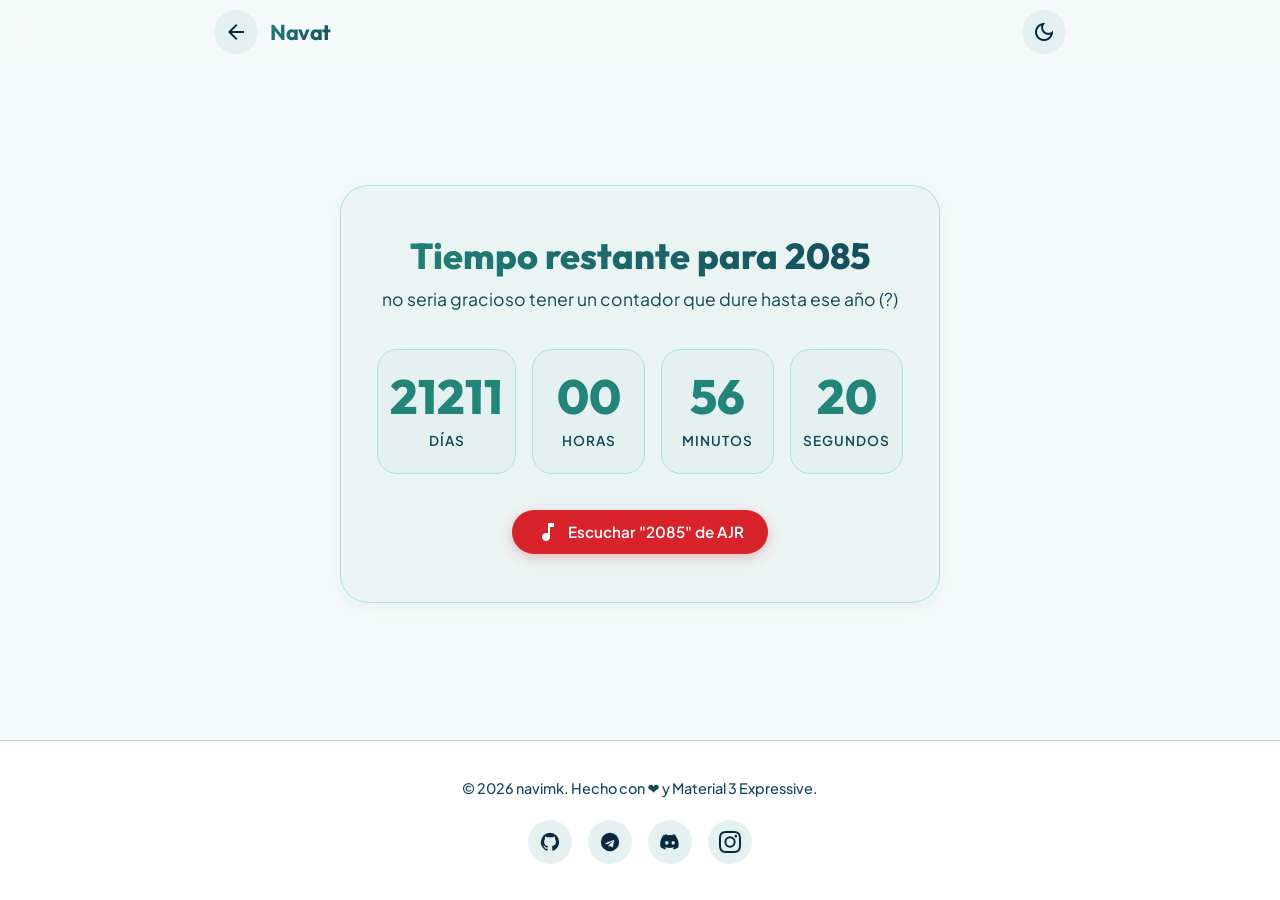
==== commit ced6c7d4: "changes" ====
--- a/2085.html
+++ b/2085.html
@@ -4,6 +4,7 @@
 <head>
     <meta charset="UTF-8">
     <meta name="viewport" content="width=device-width, initial-scale=1.0">
+    <meta name="description" content="2085">
     <link rel="icon" href="assets/icon.webp">
     <title>Cuenta Regresiva a 2085</title>
     <!-- Google Fonts and Material Symbols -->
@@ -64,7 +65,8 @@
                 <h2 id="mensaje-final" style="display:none;" class="final-message">¡El futuro ha llegado!</h2>
 
                 <div style="margin-top: 36px; display: flex; justify-content: center;">
-                    <a href="https://www.youtube.com/watch?v=4t3IgrvlKMI" target="_blank" class="btn-primary" style="background-color: #d8232a; color: #ffffff; gap: 8px; box-shadow: 0 4px 12px rgba(216, 35, 42, 0.25);">
+                    <a href="https://www.youtube.com/watch?v=4t3IgrvlKMI" target="_blank" class="btn-primary"
+                        style="background-color: #d8232a; color: #ffffff; gap: 8px; box-shadow: 0 4px 12px rgba(216, 35, 42, 0.25);">
                         <span class="material-symbols-outlined">music_note</span>
                         <span>Escuchar "2085" de AJR</span>
                     </a>
@@ -85,7 +87,7 @@
                 </svg>
             </a>
             <!-- Telegram -->
-            <a href="https://t.me/navatrandom" target="_blank" class="icon-button" aria-label="Telegram">
+            <a href="https://t.me/navirandom" target="_blank" class="icon-button" aria-label="Telegram">
                 <svg viewBox="0 0 24 24">
                     <path
                         d="M12 2A10 10 0 0 0 2 12a10 10 0 0 0 10 10 10 10 0 0 0 10-10A10 10 0 0 0 12 2zm4.56 8.37l-1.51 7.1c-.11.49-.4.61-.82.38l-2.3-1.7-1.11 1.07c-.12.12-.22.22-.34.22l.16-2.3 4.2-3.8c.18-.16-.04-.25-.28-.09l-5.19 3.27-2.23-.7c-.49-.15-.5-.49.1-.72l8.71-3.36c.4-.15.75.09.57.83z" />
@@ -103,13 +105,6 @@
                 <svg viewBox="0 0 24 24">
                     <path
                         d="M12 2.163c3.204 0 3.584.012 4.85.07 3.252.148 4.771 1.691 4.919 4.919.058 1.265.069 1.645.069 4.849 0 3.205-.012 3.584-.069 4.849-.149 3.225-1.664 4.771-4.919 4.919-1.266.058-1.644.07-4.85.07-3.204 0-3.584-.012-4.849-.07-3.26-.149-4.771-1.699-4.919-4.92-.058-1.265-.07-1.644-.07-4.849 0-3.204.013-3.583.07-4.849.149-3.227 1.664-4.771 4.919-4.919 1.266-.057 1.645-.069 4.849-.069zM12 0C8.741 0 8.333.014 7.053.072 2.695.272.273 2.69.073 7.051.014 8.333 0 8.741 0 12c0 3.259.014 3.668.072 4.948.2 4.358 2.618 6.78 6.98 6.98 1.281.058 1.689.072 4.948.072 3.259 0 3.668-.014 4.948-.072 4.354-.2 6.782-2.618 6.979-6.98.059-1.28.073-1.689.073-4.948 0-3.259-.014-3.667-.072-4.947-.196-4.354-2.617-6.78-6.979-6.98C15.668.014 15.259 0 12 0zm0 5.838a6.162 6.162 0 1 0 0 12.324 6.162 6.162 0 0 0 0-12.324zM12 16a4 4 0 1 1 0-8 4 4 0 0 1 0 8zm6.406-11.845a1.44 1.44 0 1 0 0 2.881 1.44 1.44 0 0 0 0-2.881z" />
-                </svg>
-            </a>
-            <!-- Email -->
-            <a href="mailto:navimk99@gmail.com" class="icon-button" aria-label="Email">
-                <svg viewBox="0 0 24 24">
-                    <path
-                        d="M20 4H4c-1.1 0-1.99.9-1.99 2L2 18c0 1.1.9 2 2 2h16c1.1 0 2-.9 2-2V6c0-1.1-.9-2-2-2zm0 4l-8 5-8-5V6l8 5 8-5v2z" />
                 </svg>
             </a>
         </div>
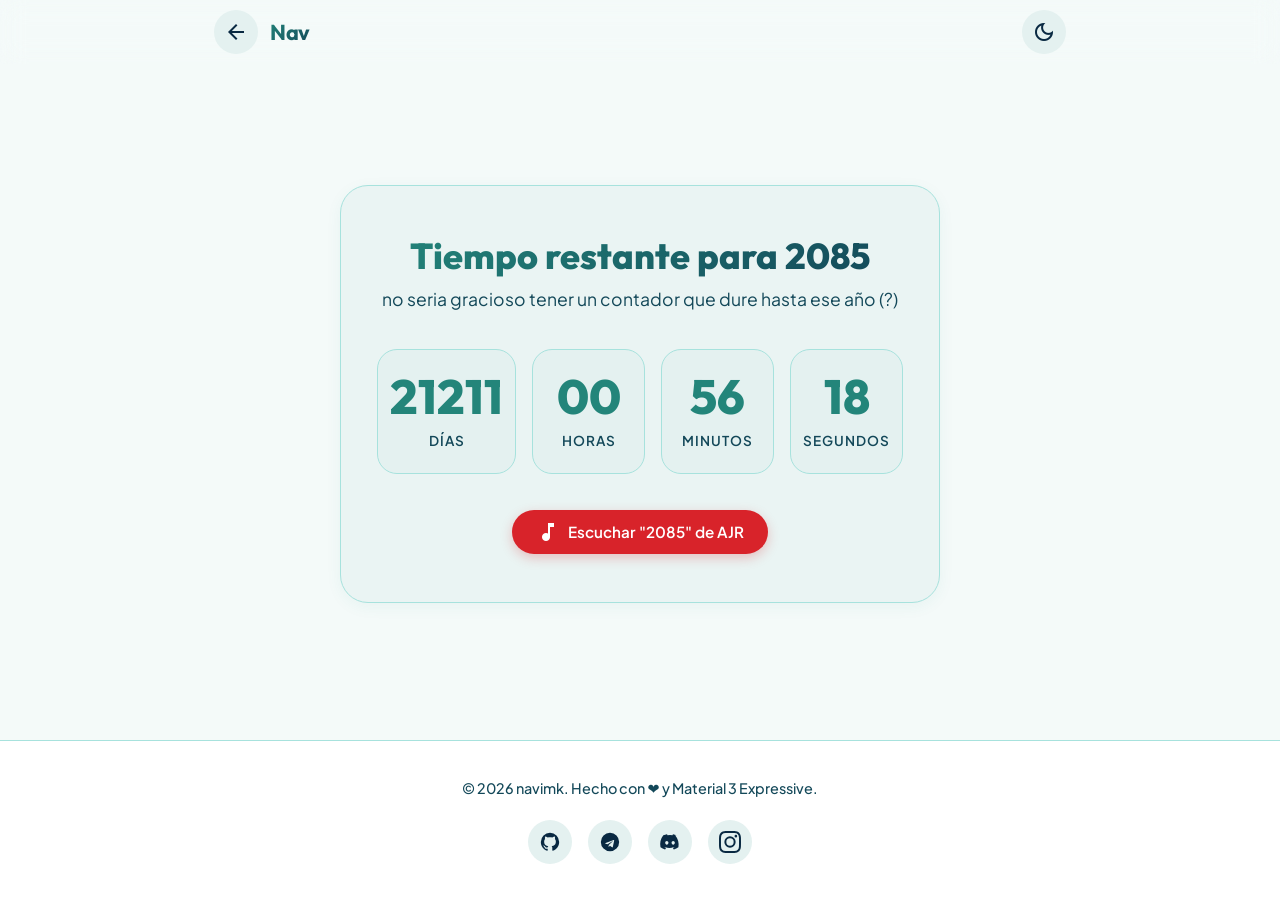
==== commit 90007c6f: "Cambios minimos" ====
--- a/2085.html
+++ b/2085.html
@@ -28,7 +28,7 @@
                 <a href="index.html" class="icon-button" aria-label="Volver al inicio" style="text-decoration: none;">
                     <span class="material-symbols-outlined">arrow_back</span>
                 </a>
-                <span class="top-app-bar__title">Navat</span>
+                <span class="top-app-bar__title">Nav</span>
             </div>
             <button id="theme-toggle" class="icon-button" aria-label="Cambiar tema">
                 <span class="material-symbols-outlined">dark_mode</span>
@@ -62,7 +62,7 @@
                     </div>
                 </div>
 
-                <h2 id="mensaje-final" style="display:none;" class="final-message">¡El futuro ha llegado!</h2>
+                <h2 id="mensaje-final" style="display:none;" class="final-message">Hola!</h2>
 
                 <div style="margin-top: 36px; display: flex; justify-content: center;">
                     <a href="https://www.youtube.com/watch?v=4t3IgrvlKMI" target="_blank" class="btn-primary"
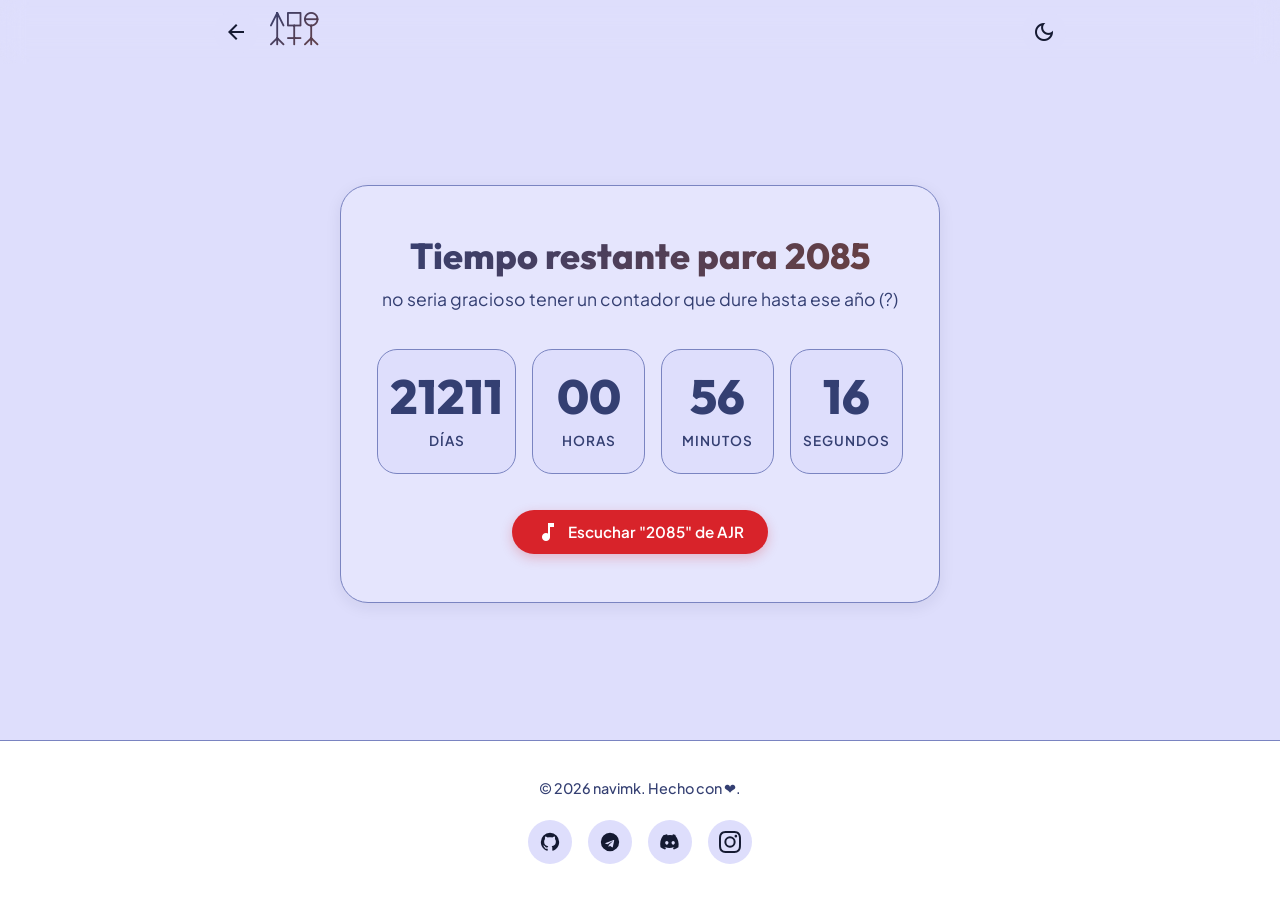
==== commit bbbf1640: "Cambios cambio de colores, pfp y no mucho mas" ====
--- a/2085.html
+++ b/2085.html
@@ -77,7 +77,7 @@
 
     <!-- Footer -->
     <footer class="footer">
-        <p>© 2026 navimk. Hecho con ❤️ y Material 3 Expressive.</p>
+        <p>© 2026 navimk. Hecho con ❤️.</p>
         <div class="social-links">
             <!-- GitHub -->
             <a href="https://github.com/navimk/" target="_blank" class="icon-button" aria-label="GitHub">
--- a/style.css
+++ b/style.css
@@ -1,45 +1,51 @@
 @import url('https://fonts.googleapis.com/css2?family=Outfit:wght@300;400;500;600;700;800&family=Plus+Jakarta+Sans:ital,wght@0,300;0,400;0,500;0,600;0,700;1,400&display=swap');
+
+@font-face {
+    font-family: 'GenoThetaEx';
+    src: url('assets/GENOTHETAEX.ttf') format('truetype');
+    font-weight: normal;
+    font-style: normal;
+}
 
 :root {
     /* Fonts */
     --font-display: 'Outfit', system-ui, -apple-system, sans-serif;
     --font-body: 'Plus Jakarta Sans', system-ui, -apple-system, sans-serif;
 
-    /* Light Theme (Material 3 Expressive) */
-    --md-sys-color-primary: #23857a;
+    --md-sys-color-primary: #343f72;
     --md-sys-color-on-primary: #FFFFFF;
-    --md-sys-color-primary-container: #a7e2dd;
-    --md-sys-color-on-primary-container: #092942;
-
-    --md-sys-color-secondary: #134859;
+    --md-sys-color-primary-container: #7a84c1;
+    --md-sys-color-on-primary-container: #151a32;
+
+    --md-sys-color-secondary: #6b3f3e;
     --md-sys-color-on-secondary: #FFFFFF;
-    --md-sys-color-secondary-container: #e2f2f1;
-    --md-sys-color-on-secondary-container: #134859;
-
-    --md-sys-color-tertiary: #27b095;
+    --md-sys-color-secondary-container: #d6937e;
+    --md-sys-color-on-secondary-container: #6b3f3e;
+
+    --md-sys-color-tertiary: #ff715d;
     --md-sys-color-on-tertiary: #FFFFFF;
-    --md-sys-color-tertiary-container: #63fabe;
-    --md-sys-color-on-tertiary-container: #092942;
-
-    --md-sys-color-background: #f4faf9;
-    --md-sys-color-on-background: #092942;
-
-    --md-sys-color-surface: #f7fcfb;
-    --md-sys-color-on-surface: #092942;
-    --md-sys-color-surface-variant: #dbeceb;
-    --md-sys-color-on-surface-variant: #134859;
-    --md-sys-color-outline: #23857a;
-    --md-sys-color-outline-variant: #a7e2dd;
+    --md-sys-color-tertiary-container: #ff9b25;
+    --md-sys-color-on-tertiary-container: #151a32;
+
+    --md-sys-color-background: #dedefc;
+    --md-sys-color-on-background: #151a32;
+
+    --md-sys-color-surface: #f4f4ff;
+    --md-sys-color-on-surface: #151a32;
+    --md-sys-color-surface-variant: #e2e2fa;
+    --md-sys-color-on-surface-variant: #343f72;
+    --md-sys-color-outline: #343f72;
+    --md-sys-color-outline-variant: #7a84c1;
 
     --md-sys-color-surface-container-lowest: #FFFFFF;
-    --md-sys-color-surface-container-low: #f0f8f7;
-    --md-sys-color-surface-container: #eaf4f3;
-    --md-sys-color-surface-container-high: #e4f1f0;
-    --md-sys-color-surface-container-highest: #d8eceb;
-
-    --accent-glow: rgba(35, 133, 122, 0.12);
-    --card-shadow: 0 4px 16px rgba(35, 133, 122, 0.06);
-    --card-shadow-hover: 0 16px 32px rgba(35, 133, 122, 0.15);
+    --md-sys-color-surface-container-low: #f0f0ff;
+    --md-sys-color-surface-container: #e5e5fd;
+    --md-sys-color-surface-container-high: #dedefc;
+    --md-sys-color-surface-container-highest: #c5c5eb;
+
+    --accent-glow: rgba(52, 63, 114, 0.12);
+    --card-shadow: 0 4px 16px rgba(21, 26, 50, 0.08);
+    --card-shadow-hover: 0 16px 32px rgba(21, 26, 50, 0.15);
 
     /* Animation Transitions */
     --transition-fast: 0.2s cubic-bezier(0.2, 0, 0, 1);
@@ -48,41 +54,41 @@
 }
 
 [data-theme="dark"] {
-    /* Dark Theme (Material 3 Expressive) */
-    --md-sys-color-primary: #25e58b;
-    --md-sys-color-on-primary: #092942;
-    --md-sys-color-primary-container: #12575a;
-    --md-sys-color-on-primary-container: #63fabe;
-
-    --md-sys-color-secondary: #3eddb4;
-    --md-sys-color-on-secondary: #092942;
-    --md-sys-color-secondary-container: #134859;
-    --md-sys-color-on-secondary-container: #a7e2dd;
-
-    --md-sys-color-tertiary: #63fabe;
-    --md-sys-color-on-tertiary: #092942;
-    --md-sys-color-tertiary-container: #23857a;
-    --md-sys-color-on-tertiary-container: #a7e2dd;
-
-    --md-sys-color-background: #092942;
-    --md-sys-color-on-background: #eaf4f3;
-
-    --md-sys-color-surface: #0d324f;
-    --md-sys-color-on-surface: #eaf4f3;
-    --md-sys-color-surface-variant: #134859;
-    --md-sys-color-on-surface-variant: #a7e2dd;
-    --md-sys-color-outline: #27b095;
-    --md-sys-color-outline-variant: #134859;
-
-    --md-sys-color-surface-container-lowest: #061d30;
-    --md-sys-color-surface-container-low: #082339;
-    --md-sys-color-surface-container: #0a2c47;
-    --md-sys-color-surface-container-high: #0d3452;
-    --md-sys-color-surface-container-highest: #113f63;
-
-    --accent-glow: rgba(37, 229, 139, 0.15);
+
+    --md-sys-color-primary: #fdac46;
+    --md-sys-color-on-primary: #151a32;
+    --md-sys-color-primary-container: #343f72;
+    --md-sys-color-on-primary-container: #dedefc;
+
+    --md-sys-color-secondary: #7a84c1;
+    --md-sys-color-on-secondary: #151a32;
+    --md-sys-color-secondary-container: #242c52;
+    --md-sys-color-on-secondary-container: #dedefc;
+
+    --md-sys-color-tertiary: #ff715d;
+    --md-sys-color-on-tertiary: #151a32;
+    --md-sys-color-tertiary-container: #6b3f3e;
+    --md-sys-color-on-tertiary-container: #ff715d;
+
+    --md-sys-color-background: #151a32;
+    --md-sys-color-on-background: #dedefc;
+
+    --md-sys-color-surface: #1b213e;
+    --md-sys-color-on-surface: #dedefc;
+    --md-sys-color-surface-variant: #343f72;
+    --md-sys-color-on-surface-variant: #7a84c1;
+    --md-sys-color-outline: #7a84c1;
+    --md-sys-color-outline-variant: #343f72;
+
+    --md-sys-color-surface-container-lowest: #0e1122;
+    --md-sys-color-surface-container-low: #12162a;
+    --md-sys-color-surface-container: #1b213e;
+    --md-sys-color-surface-container-high: #242c52;
+    --md-sys-color-surface-container-highest: #2d3766;
+
+    --accent-glow: rgba(253, 172, 70, 0.15);
     --card-shadow: 0 4px 20px rgba(0, 0, 0, 0.4);
-    --card-shadow-hover: 0 16px 36px rgba(37, 229, 139, 0.25);
+    --card-shadow-hover: 0 16px 36px rgba(253, 172, 70, 0.25);
 }
 
 /* Reset and Base Styles */
@@ -139,10 +145,10 @@
 }
 
 .top-app-bar__title {
-    font-family: var(--font-display);
-    font-size: 1.35rem;
-    font-weight: 700;
-    letter-spacing: -0.5px;
+    font-family: 'GenoThetaEx', var(--font-display);
+    font-size: 2.5rem;
+    font-weight: normal;
+    letter-spacing: normal;
     background: linear-gradient(135deg, var(--md-sys-color-primary), var(--md-sys-color-secondary));
     -webkit-background-clip: text;
     -webkit-text-fill-color: transparent;
@@ -272,7 +278,7 @@
 .profile-blob {
     width: 160px;
     height: 160px;
-    background: var(--md-sys-color-primary-container) url('assets/pfp1.jpg') center/cover no-repeat;
+    background: var(--md-sys-color-primary-container) url('assets/eros-1.png') center/cover no-repeat;
     display: flex;
     justify-content: center;
     align-items: center;
@@ -300,7 +306,7 @@
 }
 
 [data-theme="dark"] .profile-blob {
-    background-image: url('assets/pfp2.jpg');
+    background-image: url('assets/eros-2.png');
 }
 
 @keyframes blob-morph {
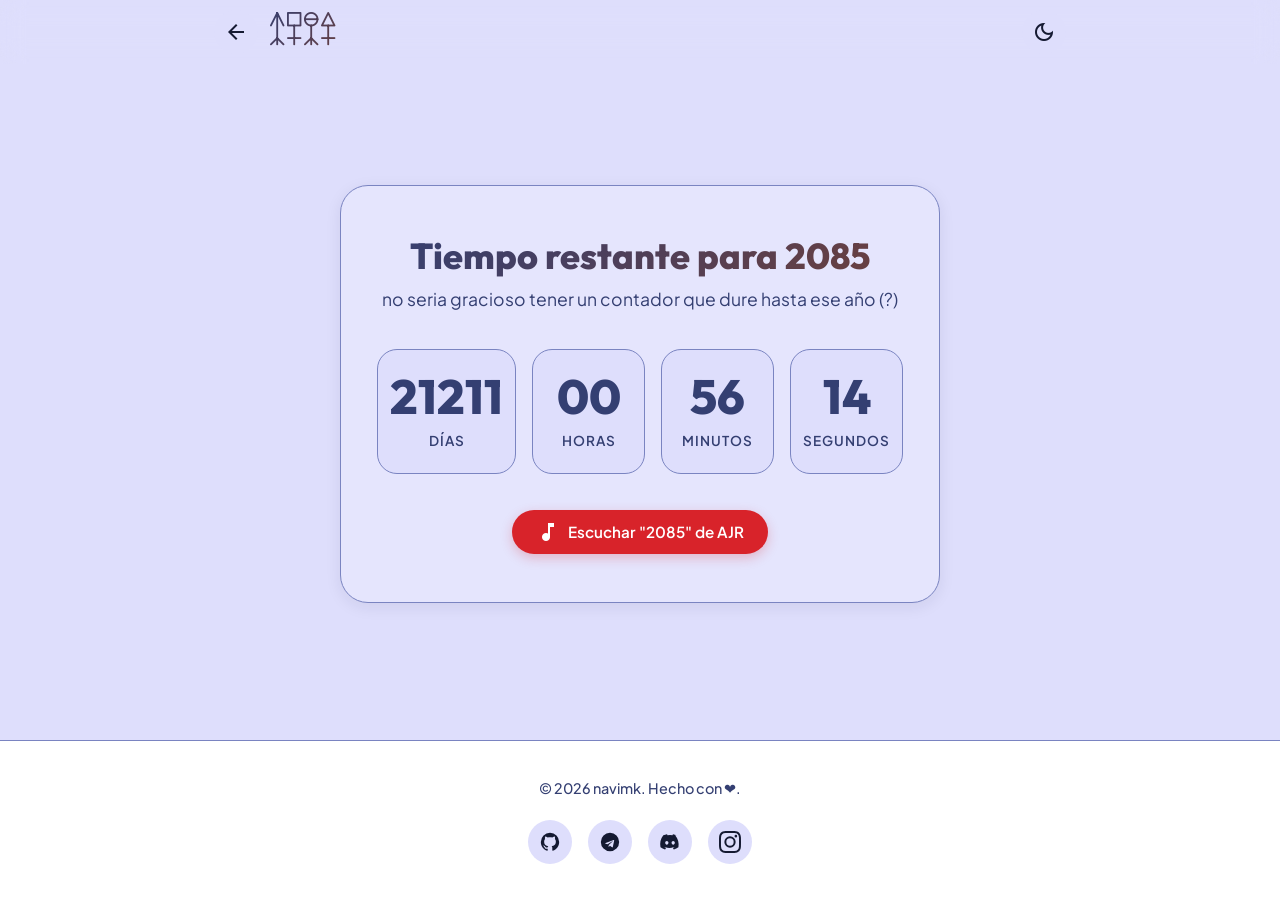
==== commit 29df7435: "shhhh" ====
--- a/2085.html
+++ b/2085.html
@@ -28,7 +28,7 @@
                 <a href="index.html" class="icon-button" aria-label="Volver al inicio" style="text-decoration: none;">
                     <span class="material-symbols-outlined">arrow_back</span>
                 </a>
-                <span class="top-app-bar__title">Nav</span>
+                <span class="top-app-bar__title">Navi</span>
             </div>
             <button id="theme-toggle" class="icon-button" aria-label="Cambiar tema">
                 <span class="material-symbols-outlined">dark_mode</span>
--- a/style.css
+++ b/style.css
@@ -278,7 +278,7 @@
 .profile-blob {
     width: 160px;
     height: 160px;
-    background: var(--md-sys-color-primary-container) url('assets/eros-1.png') center/cover no-repeat;
+    background: var(--md-sys-color-primary-container) url('assets/eros1.png') center/cover no-repeat;
     display: flex;
     justify-content: center;
     align-items: center;
@@ -306,7 +306,7 @@
 }
 
 [data-theme="dark"] .profile-blob {
-    background-image: url('assets/eros-2.png');
+    background-image: url('assets/eros2.png');
 }
 
 @keyframes blob-morph {
@@ -842,7 +842,7 @@
 @media (max-width: 768px) {
     .projects-cta-card {
         flex-direction: column;
-        text-align: center;
+        align-items: flex-start;
         gap: 28px;
     }
 }
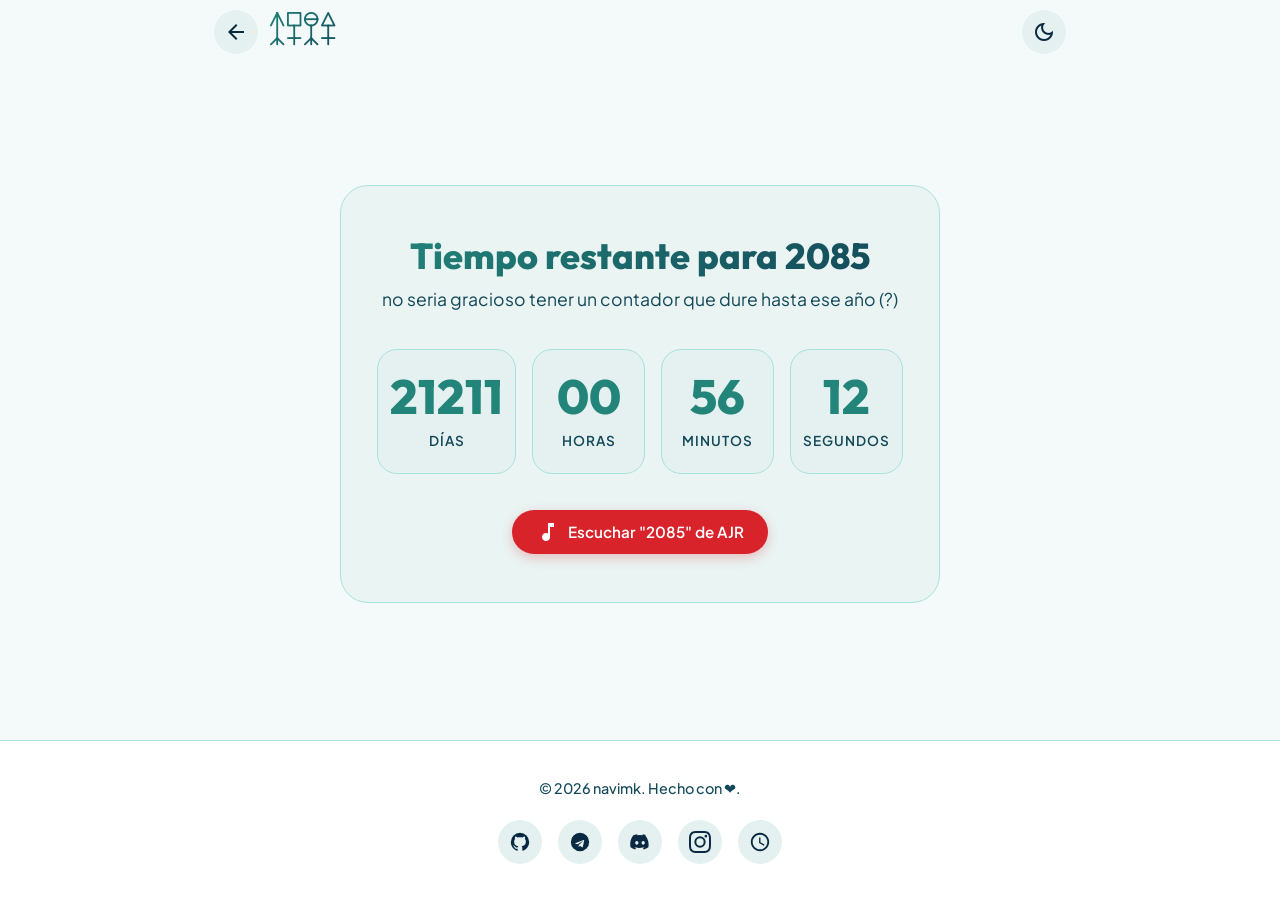
==== commit 85578c6c: "Cambios 20/7/26 - refactorización de muchas cosas - cambio de colores (otra vez) - hola" ====
--- a/2085.html
+++ b/2085.html
@@ -21,20 +21,8 @@
 </head>
 
 <body>
-    <!-- Top App Bar -->
-    <header class="top-app-bar">
-        <div class="top-app-bar__container">
-            <div style="display: flex; align-items: center; gap: 12px;">
-                <a href="index.html" class="icon-button" aria-label="Volver al inicio" style="text-decoration: none;">
-                    <span class="material-symbols-outlined">arrow_back</span>
-                </a>
-                <span class="top-app-bar__title">Navi</span>
-            </div>
-            <button id="theme-toggle" class="icon-button" aria-label="Cambiar tema">
-                <span class="material-symbols-outlined">dark_mode</span>
-            </button>
-        </div>
-    </header>
+    <!-- Top App Bar Component -->
+    <nav-header back="true"></nav-header>
 
     <!-- Main Content -->
     <main class="main-content">
@@ -75,40 +63,8 @@
         </section>
     </main>
 
-    <!-- Footer -->
-    <footer class="footer">
-        <p>© 2026 navimk. Hecho con ❤️.</p>
-        <div class="social-links">
-            <!-- GitHub -->
-            <a href="https://github.com/navimk/" target="_blank" class="icon-button" aria-label="GitHub">
-                <svg viewBox="0 0 24 24">
-                    <path
-                        d="M12 2A10 10 0 0 0 2 12c0 4.42 2.87 8.17 6.84 9.5.5.08.66-.23.66-.5v-1.69c-2.77.6-3.36-1.34-3.36-1.34-.46-1.16-1.11-1.47-1.11-1.47-.9-.62.07-.6.07-.6 1 .07 1.53 1.03 1.53 1.03.9 1.52 2.34 1.07 2.91.83.09-.65.35-1.09.63-1.34-2.22-.25-4.55-1.11-4.55-4.92 0-1.11.38-2 1.03-2.71-.1-.25-.45-1.29.1-2.64 0 0 .84-.27 2.75 1.02.79-.22 1.65-.33 2.5-.33.85 0 1.71.11 2.5.33 1.91-1.29 2.75-1.02 2.75-1.02.55 1.35.2 2.39.1 2.64.65.71 1.03 1.6 1.03 2.71 0 3.82-2.34 4.66-4.57 4.91.36.31.69.92.69 1.85V21c0 .27.16.59.67.5C19.14 20.16 22 16.42 22 12A10 10 0 0 0 12 2z" />
-                </svg>
-            </a>
-            <!-- Telegram -->
-            <a href="https://t.me/navirandom" target="_blank" class="icon-button" aria-label="Telegram">
-                <svg viewBox="0 0 24 24">
-                    <path
-                        d="M12 2A10 10 0 0 0 2 12a10 10 0 0 0 10 10 10 10 0 0 0 10-10A10 10 0 0 0 12 2zm4.56 8.37l-1.51 7.1c-.11.49-.4.61-.82.38l-2.3-1.7-1.11 1.07c-.12.12-.22.22-.34.22l.16-2.3 4.2-3.8c.18-.16-.04-.25-.28-.09l-5.19 3.27-2.23-.7c-.49-.15-.5-.49.1-.72l8.71-3.36c.4-.15.75.09.57.83z" />
-                </svg>
-            </a>
-            <!-- Discord -->
-            <a href="https://discord.gg/cYETUsV2wN" target="_blank" class="icon-button" aria-label="Discord">
-                <svg viewBox="0 0 24 24">
-                    <path
-                        d="M19.27 4.73a16.14 16.14 0 0 0-3.97-1.23.08.08 0 0 0-.08.04c-.17.3-.37.72-.51 1.05a14.9 14.9 0 0 0-5.42 0 9.7 9.7 0 0 0-.52-1.05.08.08 0 0 0-.08-.04 16.1 16.1 0 0 0-3.97 1.23.06.06 0 0 0-.03.03A16.17 16.17 0 0 0 1.63 17.7a.07.07 0 0 0 .04.05 16.25 16.25 0 0 0 4.9 2.48.08.08 0 0 0 .08-.03c.39-.53.74-1.09 1.04-1.68a.07.07 0 0 0-.04-.1 10.43 10.43 0 0 1-1.54-.73.08.08 0 0 1-.01-.13c.1-.07.2-.15.3-.22a.08.08 0 0 1 .08-.01c3.21 1.47 6.7 1.47 9.86 0a.08.08 0 0 1 .08.01c.1.07.2.15.3.22a.08.08 0 0 1-.01.13 10.1 10.1 0 0 1-1.54.73.08.08 0 0 0-.04.1c.3.59.65 1.15 1.04 1.68a.08.08 0 0 0 .08.03 16.29 16.29 0 0 0 4.9-2.48.07.07 0 0 0 .04-.05a16.19 16.19 0 0 0-3.64-12.94.06.06 0 0 0-.03-.03zM8.52 14.88c-.97 0-1.77-.89-1.77-1.98s.78-1.98 1.77-1.98c.99 0 1.78.89 1.77 1.98.01 1.09-.78 1.98-1.77 1.98zm6.96 0c-.97 0-1.77-.89-1.77-1.98s.78-1.98 1.77-1.98c.99 0 1.78.89 1.77 1.98.01 1.09-.78 1.98-1.77 1.98z" />
-                </svg>
-            </a>
-            <!-- Instagram -->
-            <a href="https://www.instagram.com/navi.mk_/" target="_blank" class="icon-button" aria-label="Instagram">
-                <svg viewBox="0 0 24 24">
-                    <path
-                        d="M12 2.163c3.204 0 3.584.012 4.85.07 3.252.148 4.771 1.691 4.919 4.919.058 1.265.069 1.645.069 4.849 0 3.205-.012 3.584-.069 4.849-.149 3.225-1.664 4.771-4.919 4.919-1.266.058-1.644.07-4.85.07-3.204 0-3.584-.012-4.849-.07-3.26-.149-4.771-1.699-4.919-4.92-.058-1.265-.07-1.644-.07-4.849 0-3.204.013-3.583.07-4.849.149-3.227 1.664-4.771 4.919-4.919 1.266-.057 1.645-.069 4.849-.069zM12 0C8.741 0 8.333.014 7.053.072 2.695.272.273 2.69.073 7.051.014 8.333 0 8.741 0 12c0 3.259.014 3.668.072 4.948.2 4.358 2.618 6.78 6.98 6.98 1.281.058 1.689.072 4.948.072 3.259 0 3.668-.014 4.948-.072 4.354-.2 6.782-2.618 6.979-6.98.059-1.28.073-1.689.073-4.948 0-3.259-.014-3.667-.072-4.947-.196-4.354-2.617-6.78-6.979-6.98C15.668.014 15.259 0 12 0zm0 5.838a6.162 6.162 0 1 0 0 12.324 6.162 6.162 0 0 0 0-12.324zM12 16a4 4 0 1 1 0-8 4 4 0 0 1 0 8zm6.406-11.845a1.44 1.44 0 1 0 0 2.881 1.44 1.44 0 0 0 0-2.881z" />
-                </svg>
-            </a>
-        </div>
-    </footer>
+    <!-- Footer Component -->
+    <nav-footer></nav-footer>
 
     <!-- JAVASCRIPT: La lógica del temporizador -->
     <script>
@@ -145,6 +101,7 @@
         }, 1000);
     </script>
     <!-- JS Script del tema y modales -->
+    <script src="/scripts/components.js"></script>
     <script src="script.js"></script>
 </body>
 
--- a/style.css
+++ b/style.css
@@ -1,848 +1,6 @@
-@import url('https://fonts.googleapis.com/css2?family=Outfit:wght@300;400;500;600;700;800&family=Plus+Jakarta+Sans:ital,wght@0,300;0,400;0,500;0,600;0,700;1,400&display=swap');
-
-@font-face {
-    font-family: 'GenoThetaEx';
-    src: url('assets/GENOTHETAEX.ttf') format('truetype');
-    font-weight: normal;
-    font-style: normal;
-}
-
-:root {
-    /* Fonts */
-    --font-display: 'Outfit', system-ui, -apple-system, sans-serif;
-    --font-body: 'Plus Jakarta Sans', system-ui, -apple-system, sans-serif;
-
-    --md-sys-color-primary: #343f72;
-    --md-sys-color-on-primary: #FFFFFF;
-    --md-sys-color-primary-container: #7a84c1;
-    --md-sys-color-on-primary-container: #151a32;
-
-    --md-sys-color-secondary: #6b3f3e;
-    --md-sys-color-on-secondary: #FFFFFF;
-    --md-sys-color-secondary-container: #d6937e;
-    --md-sys-color-on-secondary-container: #6b3f3e;
-
-    --md-sys-color-tertiary: #ff715d;
-    --md-sys-color-on-tertiary: #FFFFFF;
-    --md-sys-color-tertiary-container: #ff9b25;
-    --md-sys-color-on-tertiary-container: #151a32;
-
-    --md-sys-color-background: #dedefc;
-    --md-sys-color-on-background: #151a32;
-
-    --md-sys-color-surface: #f4f4ff;
-    --md-sys-color-on-surface: #151a32;
-    --md-sys-color-surface-variant: #e2e2fa;
-    --md-sys-color-on-surface-variant: #343f72;
-    --md-sys-color-outline: #343f72;
-    --md-sys-color-outline-variant: #7a84c1;
-
-    --md-sys-color-surface-container-lowest: #FFFFFF;
-    --md-sys-color-surface-container-low: #f0f0ff;
-    --md-sys-color-surface-container: #e5e5fd;
-    --md-sys-color-surface-container-high: #dedefc;
-    --md-sys-color-surface-container-highest: #c5c5eb;
-
-    --accent-glow: rgba(52, 63, 114, 0.12);
-    --card-shadow: 0 4px 16px rgba(21, 26, 50, 0.08);
-    --card-shadow-hover: 0 16px 32px rgba(21, 26, 50, 0.15);
-
-    /* Animation Transitions */
-    --transition-fast: 0.2s cubic-bezier(0.2, 0, 0, 1);
-    --transition-medium: 0.35s cubic-bezier(0.2, 0, 0, 1);
-    --transition-slow: 0.55s cubic-bezier(0.2, 0, 0, 1);
-}
-
-[data-theme="dark"] {
-
-    --md-sys-color-primary: #fdac46;
-    --md-sys-color-on-primary: #151a32;
-    --md-sys-color-primary-container: #343f72;
-    --md-sys-color-on-primary-container: #dedefc;
-
-    --md-sys-color-secondary: #7a84c1;
-    --md-sys-color-on-secondary: #151a32;
-    --md-sys-color-secondary-container: #242c52;
-    --md-sys-color-on-secondary-container: #dedefc;
-
-    --md-sys-color-tertiary: #ff715d;
-    --md-sys-color-on-tertiary: #151a32;
-    --md-sys-color-tertiary-container: #6b3f3e;
-    --md-sys-color-on-tertiary-container: #ff715d;
-
-    --md-sys-color-background: #151a32;
-    --md-sys-color-on-background: #dedefc;
-
-    --md-sys-color-surface: #1b213e;
-    --md-sys-color-on-surface: #dedefc;
-    --md-sys-color-surface-variant: #343f72;
-    --md-sys-color-on-surface-variant: #7a84c1;
-    --md-sys-color-outline: #7a84c1;
-    --md-sys-color-outline-variant: #343f72;
-
-    --md-sys-color-surface-container-lowest: #0e1122;
-    --md-sys-color-surface-container-low: #12162a;
-    --md-sys-color-surface-container: #1b213e;
-    --md-sys-color-surface-container-high: #242c52;
-    --md-sys-color-surface-container-highest: #2d3766;
-
-    --accent-glow: rgba(253, 172, 70, 0.15);
-    --card-shadow: 0 4px 20px rgba(0, 0, 0, 0.4);
-    --card-shadow-hover: 0 16px 36px rgba(253, 172, 70, 0.25);
-}
-
-/* Reset and Base Styles */
-*,
-*::before,
-*::after {
-    box-sizing: border-box;
-    margin: 0;
-    padding: 0;
-}
-
-body {
-    background-color: var(--md-sys-color-background);
-    color: var(--md-sys-color-on-background);
-    font-family: var(--font-body);
-    font-size: 1rem;
-    line-height: 1.6;
-    min-height: 100vh;
-    display: flex;
-    flex-direction: column;
-    overflow-x: hidden;
-    transition: background-color var(--transition-medium), color var(--transition-medium);
-}
-
-h1,
-h2,
-h3,
-h4 {
-    font-family: var(--font-display);
-    font-weight: 700;
-    color: var(--md-sys-color-on-background);
-    line-height: 1.2;
-}
-
-/* Header / Top App Bar */
-.top-app-bar {
-    position: sticky;
-    top: 0;
-    z-index: 100;
-    background-color: rgba(var(--md-sys-color-background), 0.8);
-    backdrop-filter: blur(12px);
-    -webkit-backdrop-filter: blur(12px);
-    transition: background-color var(--transition-medium);
-}
-
-.top-app-bar__container {
-    max-width: 900px;
-    height: 64px;
-    margin: 0 auto;
-    padding: 0 24px;
-    display: flex;
-    justify-content: space-between;
-    align-items: center;
-}
-
-.top-app-bar__title {
-    font-family: 'GenoThetaEx', var(--font-display);
-    font-size: 2.5rem;
-    font-weight: normal;
-    letter-spacing: normal;
-    background: linear-gradient(135deg, var(--md-sys-color-primary), var(--md-sys-color-secondary));
-    -webkit-background-clip: text;
-    -webkit-text-fill-color: transparent;
-}
-
-.top-app-bar__nav {
-    display: flex;
-    gap: 8px;
-    align-items: center;
-}
-
-.nav-link {
-    font-family: var(--font-body);
-    font-size: 0.95rem;
-    font-weight: 600;
-    color: var(--md-sys-color-on-surface-variant);
-    text-decoration: none;
-    padding: 6px 16px;
-    border-radius: 100px;
-    transition: background-color var(--transition-fast), color var(--transition-fast), transform var(--transition-fast);
-}
-
-.nav-link:hover {
-    background-color: var(--md-sys-color-surface-container-high);
-    color: var(--md-sys-color-on-surface);
-}
-
-.nav-link.active {
-    background-color: var(--md-sys-color-primary-container);
-    color: var(--md-sys-color-on-primary-container);
-}
-
-.nav-link:active {
-    transform: scale(0.95);
-}
-
-@media (max-width: 480px) {
-    .top-app-bar__container {
-        padding: 0 12px;
-    }
-
-    .nav-link {
-        padding: 6px 10px;
-        font-size: 0.85rem;
-    }
-
-    .top-app-bar__title {
-        font-size: 1.15rem;
-    }
-}
-
-
-/* Icon Button */
-.icon-button {
-    width: 44px;
-    height: 44px;
-    border-radius: 50%;
-    border: none;
-    background-color: var(--md-sys-color-surface-container-high);
-    color: var(--md-sys-color-on-surface);
-    display: flex;
-    justify-content: center;
-    align-items: center;
-    cursor: pointer;
-    transition: background-color var(--transition-fast), color var(--transition-fast), transform var(--transition-fast);
-}
-
-.icon-button:hover {
-    background-color: var(--md-sys-color-primary-container);
-    color: var(--md-sys-color-on-primary-container);
-    transform: scale(1.08);
-}
-
-.icon-button:active {
-    transform: scale(0.95);
-}
-
-.icon-button svg {
-    width: 22px;
-    height: 22px;
-    fill: currentColor;
-    display: block;
-    transition: transform var(--transition-fast);
-}
-
-.icon-button:hover svg {
-    transform: scale(1.05);
-}
-
-
-/* Main Content */
-.main-content {
-    max-width: 900px;
-    width: 100%;
-    margin: 0 auto;
-    padding: 48px 24px 64px 24px;
-    display: flex;
-    flex-direction: column;
-    gap: 48px;
-    flex-grow: 1;
-}
-
-/* Hero Section */
-.hero-section {
-    display: flex;
-    gap: 40px;
-    align-items: center;
-    margin-top: 16px;
-}
-
-@media (max-width: 768px) {
-    .hero-section {
-        flex-direction: column;
-        text-align: center;
-        gap: 28px;
-    }
-}
-
-.profile-avatar-container {
-    position: relative;
-    display: flex;
-    justify-content: center;
-    align-items: center;
-}
-
-/* Organic animated shape typical of M3 Expressive */
-.profile-blob {
-    width: 160px;
-    height: 160px;
-    background: var(--md-sys-color-primary-container) url('assets/eros1.png') center/cover no-repeat;
-    display: flex;
-    justify-content: center;
-    align-items: center;
-    border-radius: 60% 40% 30% 70% / 60% 30% 70% 40%;
-    animation: blob-morph 8s ease-in-out infinite;
-    box-shadow: 0 8px 32px var(--accent-glow);
-    position: relative;
-    transition: background-image var(--transition-medium), background-color var(--transition-medium), transform var(--transition-fast), box-shadow var(--transition-fast);
-    cursor: pointer;
-    outline: none;
-}
-
-.profile-blob:hover {
-    transform: scale(1.04);
-    box-shadow: 0 12px 36px var(--accent-glow);
-}
-
-.profile-blob:focus-visible {
-    outline: 3px solid var(--md-sys-color-primary);
-    outline-offset: 4px;
-}
-
-.profile-blob:active {
-    transform: scale(0.98);
-}
-
-[data-theme="dark"] .profile-blob {
-    background-image: url('assets/eros2.png');
-}
-
-@keyframes blob-morph {
-    0% {
-        border-radius: 60% 40% 30% 70% / 60% 30% 70% 40%;
-    }
-
-    50% {
-        border-radius: 40% 60% 70% 30% / 50% 60% 40% 70%;
-    }
-
-    100% {
-        border-radius: 60% 40% 30% 70% / 60% 30% 70% 40%;
-    }
-}
-
-.hero-info {
-    display: flex;
-    flex-direction: column;
-    gap: 12px;
-}
-
-.display-name {
-    font-size: 3rem;
-    font-weight: 800;
-    letter-spacing: -1px;
-}
-
-@media (max-width: 480px) {
-    .display-name {
-        font-size: 2.25rem;
-    }
-}
-
-.headline-text {
-    font-size: 1.25rem;
-    font-weight: 500;
-    color: var(--md-sys-color-on-surface-variant);
-    max-width: 500px;
-}
-
-.info-badges {
-    display: flex;
-    gap: 12px;
-    flex-wrap: wrap;
-    margin-top: 8px;
-}
-
-@media (max-width: 768px) {
-    .info-badges {
-        justify-content: center;
-    }
-}
-
-.info-badge {
-    display: inline-flex;
-    align-items: center;
-    gap: 8px;
-    padding: 6px 16px;
-    background-color: var(--md-sys-color-surface-container-low);
-    border: 1px solid var(--md-sys-color-outline-variant);
-    border-radius: 100px;
-    font-size: 0.85rem;
-    font-weight: 600;
-    color: var(--md-sys-color-on-surface-variant);
-}
-
-.info-badge .material-symbols-outlined {
-    font-size: 1.15rem;
-    color: var(--md-sys-color-primary);
-}
-
-/* About Card */
-.about-card {
-    background-color: var(--md-sys-color-surface-container);
-    border-radius: 28px;
-    padding: 36px;
-    box-shadow: var(--card-shadow);
-    border: 1px solid rgba(110, 68, 255, 0.05);
-    transition: transform var(--transition-medium), box-shadow var(--transition-medium), background-color var(--transition-medium);
-}
-
-.about-card:hover {
-    transform: translateY(-4px);
-    box-shadow: var(--card-shadow-hover);
-}
-
-.section-title {
-    font-size: 1.85rem;
-    font-weight: 700;
-    margin-bottom: 20px;
-    position: relative;
-    display: inline-block;
-}
-
-.section-title::after {
-    content: '';
-    position: absolute;
-    bottom: -6px;
-    left: 0;
-    width: 44px;
-    height: 4px;
-    background-color: var(--md-sys-color-secondary);
-    border-radius: 2px;
-}
-
-.about-text {
-    font-size: 1.05rem;
-    color: var(--md-sys-color-on-surface-variant);
-    margin-bottom: 28px;
-    line-height: 1.7;
-}
-
-.skills-container {
-    display: flex;
-    flex-wrap: wrap;
-    gap: 12px;
-}
-
-.chip {
-    display: inline-flex;
-    align-items: center;
-    gap: 8px;
-    padding: 8px 18px;
-    background-color: var(--md-sys-color-surface-container-low);
-    border: 1px solid var(--md-sys-color-outline-variant);
-    border-radius: 12px;
-    /* M3 chip style */
-    font-size: 0.9rem;
-    font-weight: 600;
-    color: var(--md-sys-color-on-surface);
-    transition: background-color var(--transition-fast), border-color var(--transition-fast), transform var(--transition-fast);
-    cursor: default;
-}
-
-.chip:hover {
-    background-color: var(--md-sys-color-primary-container);
-    border-color: var(--md-sys-color-primary);
-    color: var(--md-sys-color-on-primary-container);
-    transform: translateY(-2px);
-}
-
-.chip-icon {
-    font-size: 1.25rem;
-    color: var(--md-sys-color-primary);
-    transition: color var(--transition-fast);
-}
-
-.chip:hover .chip-icon {
-    color: var(--md-sys-color-on-primary-container);
-}
-
-/* Projects Section */
-.projects-section {
-    display: flex;
-    flex-direction: column;
-    gap: 24px;
-}
-
-.projects-grid {
-    display: grid;
-    grid-template-columns: repeat(auto-fit, minmax(260px, 1fr));
-    gap: 24px;
-}
-
-.project-card {
-    background-color: var(--md-sys-color-surface-container-lowest);
-    border: 1px solid var(--md-sys-color-outline-variant);
-    border-radius: 28px;
-    /* M3 Extra Large shape */
-    padding: 28px;
-    display: flex;
-    flex-direction: column;
-    gap: 16px;
-    transition: transform var(--transition-medium), box-shadow var(--transition-medium), border-color var(--transition-medium), background-color var(--transition-medium);
-}
-
-.project-card:hover {
-    transform: translateY(-6px) scale(1.02);
-    box-shadow: var(--card-shadow-hover);
-    border-color: var(--md-sys-color-primary);
-}
-
-.project-card-header {
-    display: flex;
-    align-items: center;
-    gap: 16px;
-}
-
-.project-icon-box {
-    width: 48px;
-    height: 48px;
-    background-color: var(--md-sys-color-tertiary-container);
-    color: var(--md-sys-color-on-tertiary-container);
-    display: flex;
-    justify-content: center;
-    align-items: center;
-    border-radius: 16px;
-    transition: transform var(--transition-medium);
-}
-
-.project-card:hover .project-icon-box {
-    transform: scale(1.1) rotate(6deg);
-}
-
-.project-card-header h3 {
-    font-size: 1.3rem;
-    font-weight: 600;
-}
-
-.project-desc {
-    font-size: 0.95rem;
-    color: var(--md-sys-color-on-surface-variant);
-    flex-grow: 1;
-    line-height: 1.6;
-}
-
-.project-card-footer {
-    display: flex;
-    justify-content: flex-end;
-    margin-top: 8px;
-}
-
-.btn-text {
-    display: inline-flex;
-    align-items: center;
-    gap: 6px;
-    color: var(--md-sys-color-primary);
-    font-weight: 700;
-    text-decoration: none;
-    font-size: 0.95rem;
-    transition: color var(--transition-fast);
-}
-
-.btn-text .material-symbols-outlined {
-    font-size: 1.2rem;
-    transition: transform var(--transition-fast);
-}
-
-.btn-text:hover {
-    color: var(--md-sys-color-secondary);
-}
-
-.btn-text:hover .material-symbols-outlined {
-    transform: translateX(4px);
-}
-
-/* Footer */
-.footer {
-    border-top: 1px solid var(--md-sys-color-outline-variant);
-    padding: 36px 24px;
-    display: flex;
-    flex-direction: column;
-    align-items: center;
-    gap: 20px;
-    margin-top: auto;
-    background-color: var(--md-sys-color-surface-container-lowest);
-    transition: background-color var(--transition-medium), border-color var(--transition-medium);
-}
-
-.footer p {
-    font-size: 0.9rem;
-    color: var(--md-sys-color-on-surface-variant);
-    font-weight: 500;
-}
-
-.social-links {
-    display: flex;
-    gap: 16px;
-}
-
-/* Button Primary (Material 3 style) */
-.btn-primary {
-    display: inline-flex;
-    align-items: center;
-    justify-content: center;
-    gap: 8px;
-    padding: 10px 24px;
-    background-color: var(--md-sys-color-primary);
-    color: var(--md-sys-color-on-primary);
-    border: none;
-    border-radius: 100px;
-    /* Fully rounded pill shape for M3 buttons */
-    font-family: var(--font-body);
-    font-size: 0.95rem;
-    font-weight: 600;
-    text-decoration: none;
-    cursor: pointer;
-    box-shadow: 0 2px 4px rgba(0, 0, 0, 0.1);
-    transition: background-color var(--transition-fast), box-shadow var(--transition-fast), transform var(--transition-fast);
-}
-
-.btn-primary:hover {
-    background-color: var(--md-sys-color-secondary);
-    box-shadow: 0 4px 8px rgba(0, 0, 0, 0.15);
-    transform: translateY(-1px);
-}
-
-.btn-primary:active {
-    transform: translateY(1px);
-}
-
-/* Modal / Floating Window */
-.modal-overlay {
-    position: fixed;
-    top: 0;
-    left: 0;
-    width: 100%;
-    height: 100%;
-    background-color: rgba(9, 41, 66, 0.5);
-    /* Semi-transparent backdrop */
-    backdrop-filter: blur(8px);
-    -webkit-backdrop-filter: blur(8px);
-    display: flex;
-    justify-content: center;
-    align-items: center;
-    z-index: 1000;
-    opacity: 0;
-    pointer-events: none;
-    transition: opacity var(--transition-medium);
-}
-
-.modal-overlay.is-open {
-    opacity: 1;
-    pointer-events: auto;
-}
-
-.modal-container {
-    background-color: var(--md-sys-color-surface-container);
-    border: 1px solid var(--md-sys-color-outline-variant);
-    border-radius: 28px;
-    /* M3 extra-large rounded corners */
-    width: 90%;
-    max-width: 500px;
-    max-height: 90vh;
-    box-shadow: var(--card-shadow-hover);
-    display: flex;
-    flex-direction: column;
-    overflow: hidden;
-    transform: scale(0.9);
-    transition: transform var(--transition-medium);
-}
-
-.modal-overlay.is-open .modal-container {
-    transform: scale(1);
-}
-
-.modal-header {
-    padding: 20px 24px;
-    display: flex;
-    justify-content: space-between;
-    align-items: center;
-    border-bottom: 1px solid var(--md-sys-color-outline-variant);
-}
-
-.modal-title-text {
-    font-size: 1.5rem;
-    font-weight: 700;
-}
-
-.modal-body {
-    padding: 24px;
-    overflow-y: auto;
-    display: flex;
-    flex-direction: column;
-    gap: 16px;
-}
-
-.modal-image {
-    width: 100%;
-    height: auto;
-    border-radius: 16px;
-    border: 1px solid var(--md-sys-color-outline-variant);
-    display: block;
-}
-
-.modal-desc {
-    font-size: 0.95rem;
-    color: var(--md-sys-color-on-surface-variant);
-    line-height: 1.6;
-}
-
-.modal-footer {
-    padding: 20px 24px;
-    display: flex;
-    justify-content: flex-end;
-    border-top: 1px solid var(--md-sys-color-outline-variant);
-    background-color: var(--md-sys-color-surface-container-low);
-}
-
-/* ==========================================================================
-   Countdown Styles (2085.html)
-   ========================================================================== */
-
-.countdown-section {
-    display: flex;
-    justify-content: center;
-    align-items: center;
-    margin: auto 0;
-    min-height: 50vh;
-}
-
-.countdown-card {
-    background-color: var(--md-sys-color-surface-container);
-    border-radius: 28px;
-    padding: 48px 36px;
-    box-shadow: var(--card-shadow);
-    border: 1px solid var(--md-sys-color-outline-variant);
-    transition: transform var(--transition-medium), box-shadow var(--transition-medium), background-color var(--transition-medium);
-    text-align: center;
-    width: 100%;
-    max-width: 600px;
-    margin: 0 auto;
-}
-
-.countdown-card:hover {
-    transform: translateY(-4px);
-    box-shadow: var(--card-shadow-hover);
-}
-
-.countdown-title {
-    font-size: 2.25rem;
-    font-weight: 800;
-    margin-bottom: 8px;
-    background: linear-gradient(135deg, var(--md-sys-color-primary), var(--md-sys-color-secondary));
-    -webkit-background-clip: text;
-    -webkit-text-fill-color: transparent;
-}
-
-.countdown-subtitle {
-    font-size: 1.1rem;
-    color: var(--md-sys-color-on-surface-variant);
-    margin-bottom: 36px;
-}
-
-.countdown-grid {
-    display: grid;
-    grid-template-columns: repeat(4, 1fr);
-    gap: 16px;
-}
-
-@media (max-width: 550px) {
-    .countdown-grid {
-        grid-template-columns: repeat(2, 1fr);
-        gap: 12px;
-    }
-}
-
-.bloque-tiempo {
-    background-color: var(--md-sys-color-surface-container-high);
-    border: 1px solid var(--md-sys-color-outline-variant);
-    padding: 20px 12px;
-    border-radius: 20px;
-    text-align: center;
-    transition: transform var(--transition-fast), background-color var(--transition-fast);
-}
-
-.bloque-tiempo:hover {
-    background-color: var(--md-sys-color-primary-container);
-    transform: scale(1.05);
-}
-
-.numero {
-    display: block;
-    font-family: var(--font-display);
-    font-size: 3rem;
-    font-weight: 800;
-    color: var(--md-sys-color-primary);
-    line-height: 1.1;
-    margin-bottom: 4px;
-    transition: color var(--transition-fast);
-}
-
-.bloque-tiempo:hover .numero {
-    color: var(--md-sys-color-on-primary-container);
-}
-
-.etiqueta {
-    font-family: var(--font-body);
-    font-size: 0.85rem;
-    font-weight: 600;
-    text-transform: uppercase;
-    letter-spacing: 1px;
-    color: var(--md-sys-color-on-surface-variant);
-    transition: color var(--transition-fast);
-}
-
-.bloque-tiempo:hover .etiqueta {
-    color: var(--md-sys-color-on-primary-container);
-}
-
-.final-message {
-    font-size: 1.75rem;
-    color: var(--md-sys-color-tertiary);
-    font-weight: 700;
-    margin-top: 24px;
-}
-
-/* ==========================================================================
-   Projects CTA Card
-   ========================================================================== */
-.projects-cta-card {
-    background-color: var(--md-sys-color-surface-container);
-    border: 1px solid var(--md-sys-color-outline-variant);
-    border-radius: 28px;
-    padding: 36px;
-    box-shadow: var(--card-shadow);
-    display: flex;
-    justify-content: space-between;
-    align-items: center;
-    gap: 24px;
-    transition: transform var(--transition-medium), box-shadow var(--transition-medium), border-color var(--transition-medium), background-color var(--transition-medium);
-}
-
-.projects-cta-card:hover {
-    transform: translateY(-4px);
-    box-shadow: var(--card-shadow-hover);
-    border-color: var(--md-sys-color-primary);
-}
-
-.cta-content {
-    display: flex;
-    flex-direction: column;
-    gap: 12px;
-}
-
-.cta-text {
-    font-size: 1.05rem;
-    color: var(--md-sys-color-on-surface-variant);
-    max-width: 500px;
-}
-
-@media (max-width: 768px) {
-    .projects-cta-card {
-        flex-direction: column;
-        align-items: flex-start;
-        gap: 28px;
-    }
-}+@import url('https://fonts.googleapis.com/css2?family=Outfit:wght@700;800&family=Plus+Jakarta+Sans:wght@400;500;600;700&display=swap');
+@import url('css/variables.css');
+@import url('css/base.css');
+@import url('css/components.css');
+@import url('css/modals.css');
+@import url('css/pages.css');
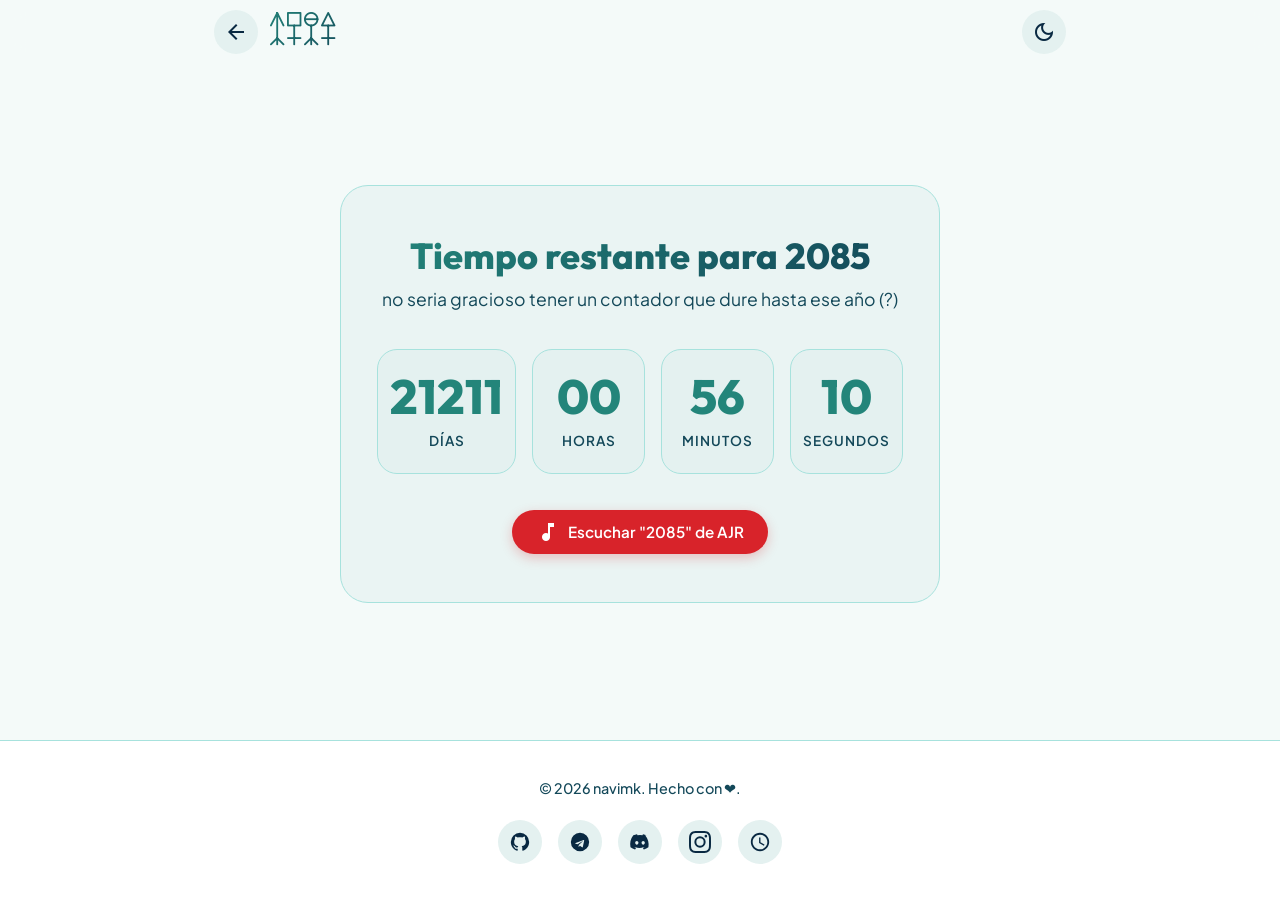
==== commit b34fbd4e: "shhhh Fix skill issues" ====
--- a/2085.html
+++ b/2085.html
@@ -102,7 +102,7 @@
     </script>
     <!-- JS Script del tema y modales -->
     <script src="/scripts/components.js"></script>
-    <script src="script.js"></script>
+    <script src="/scripts/script.js"></script>
 </body>
 
 </html>
